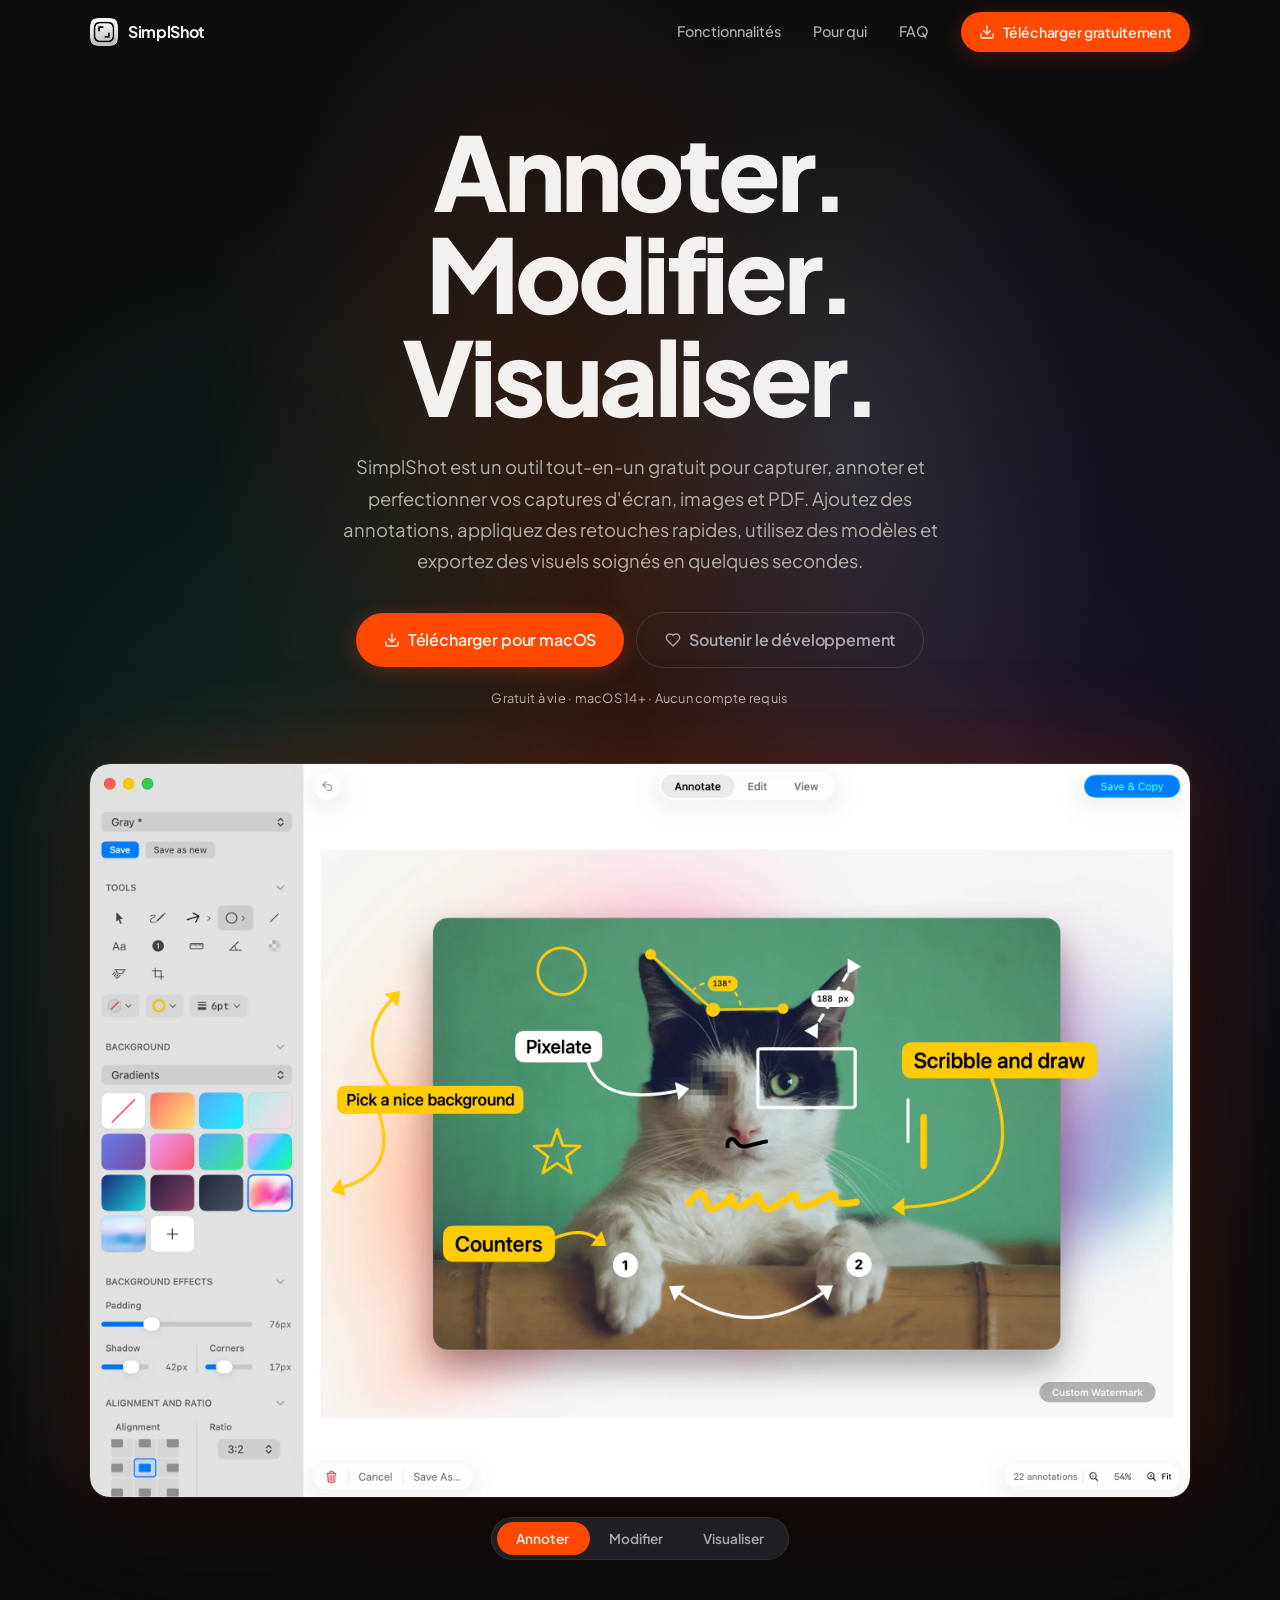
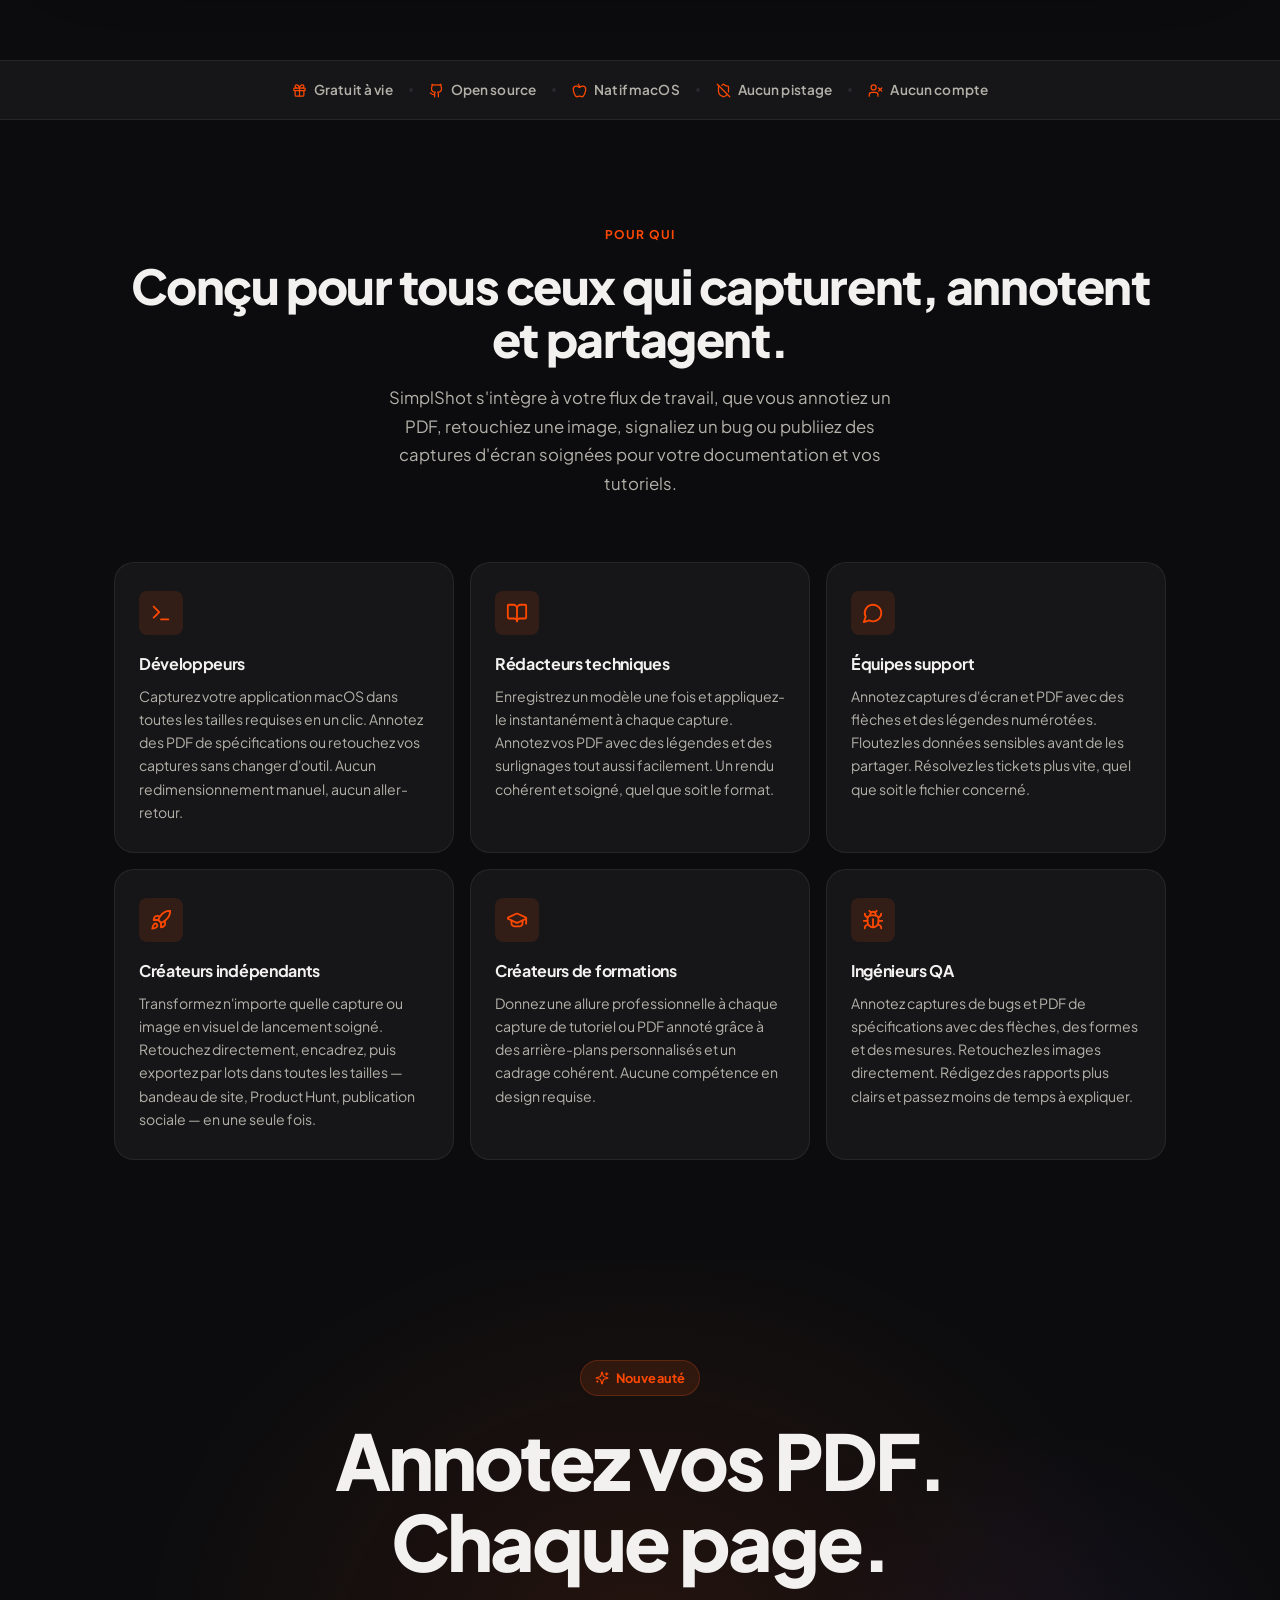
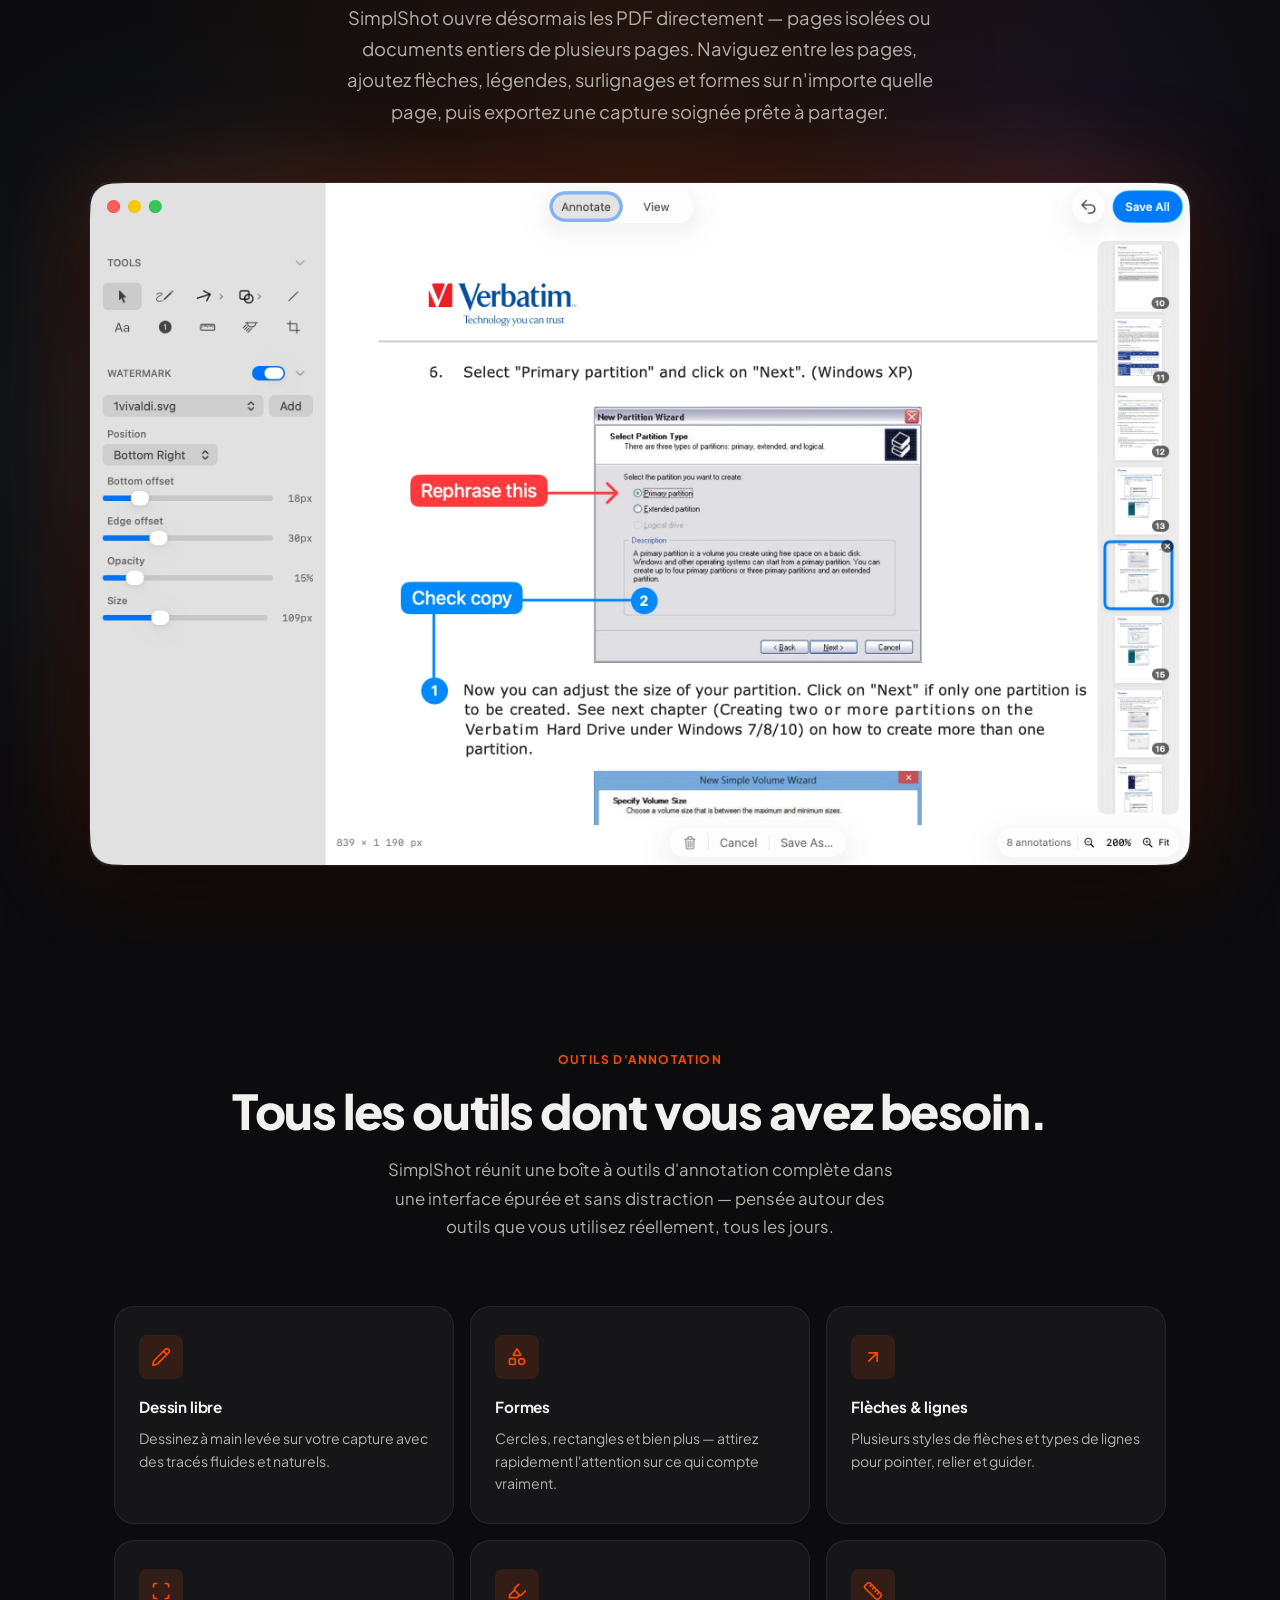
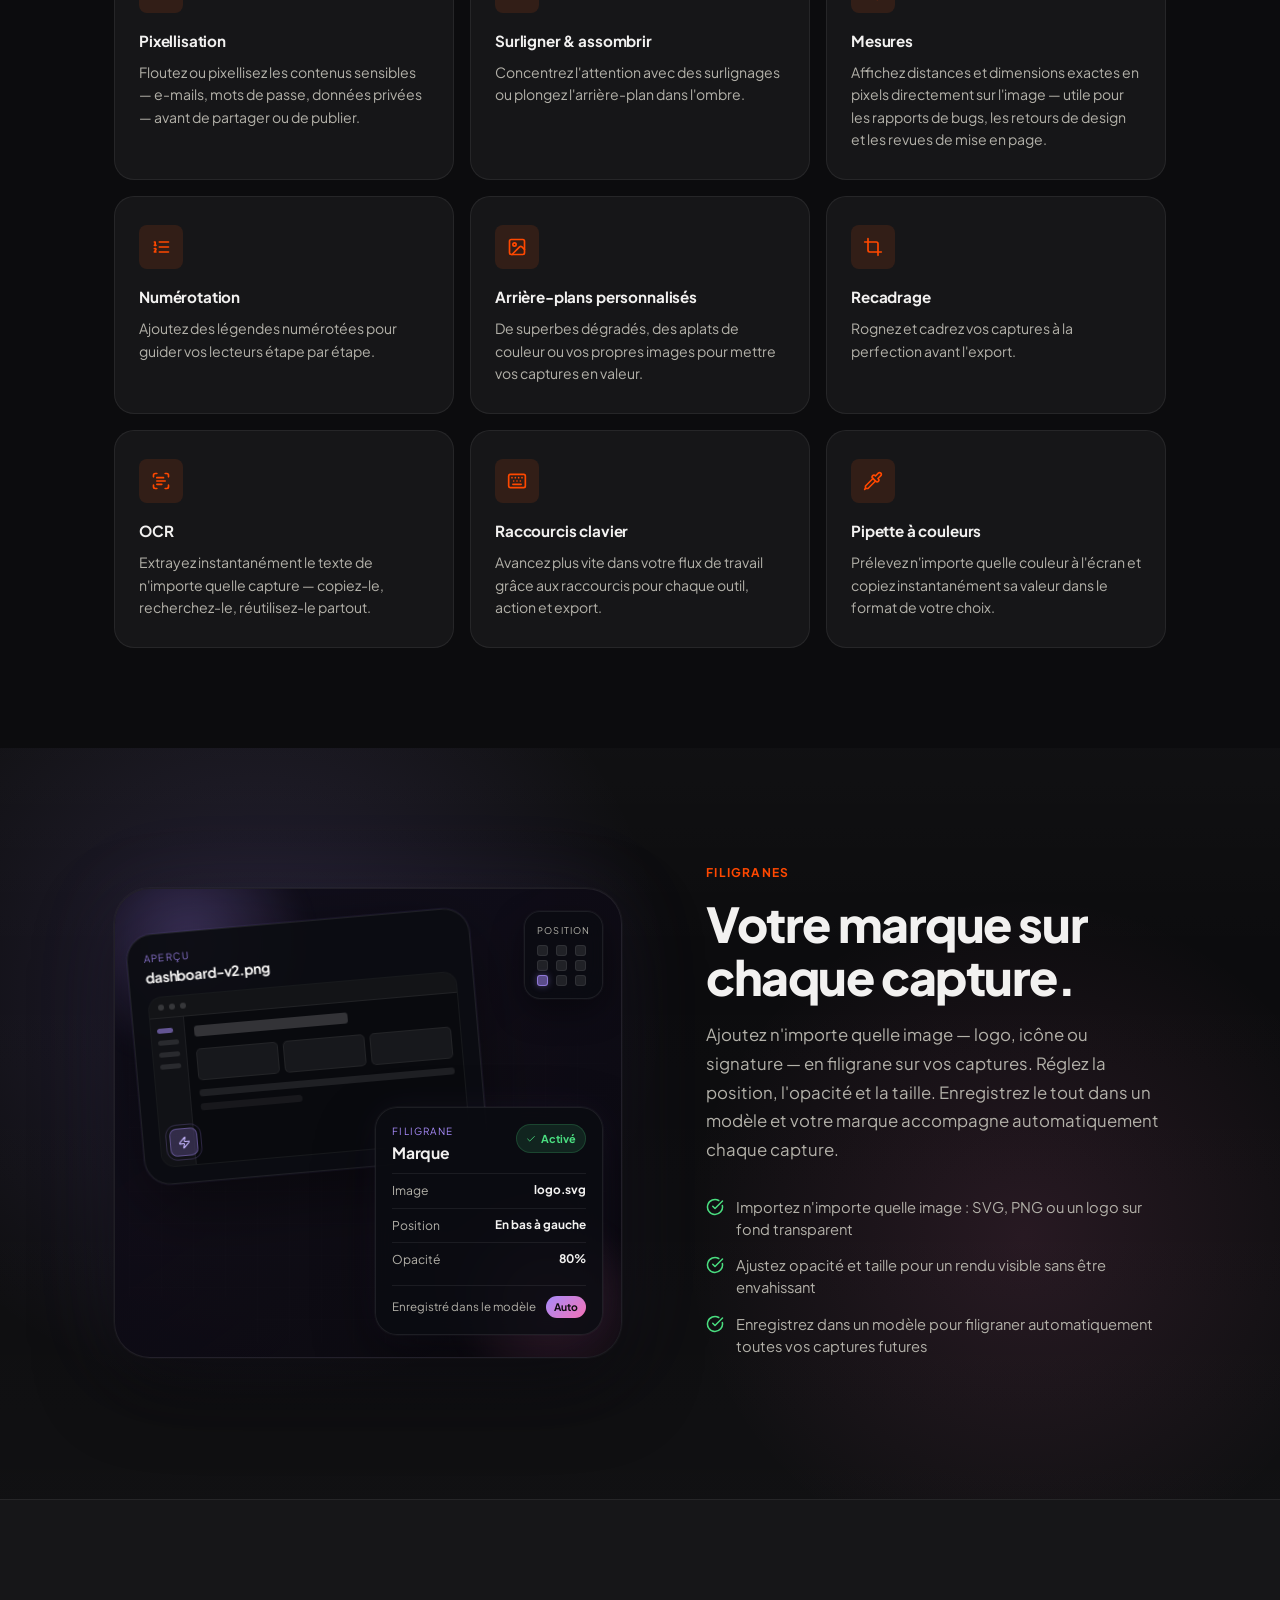
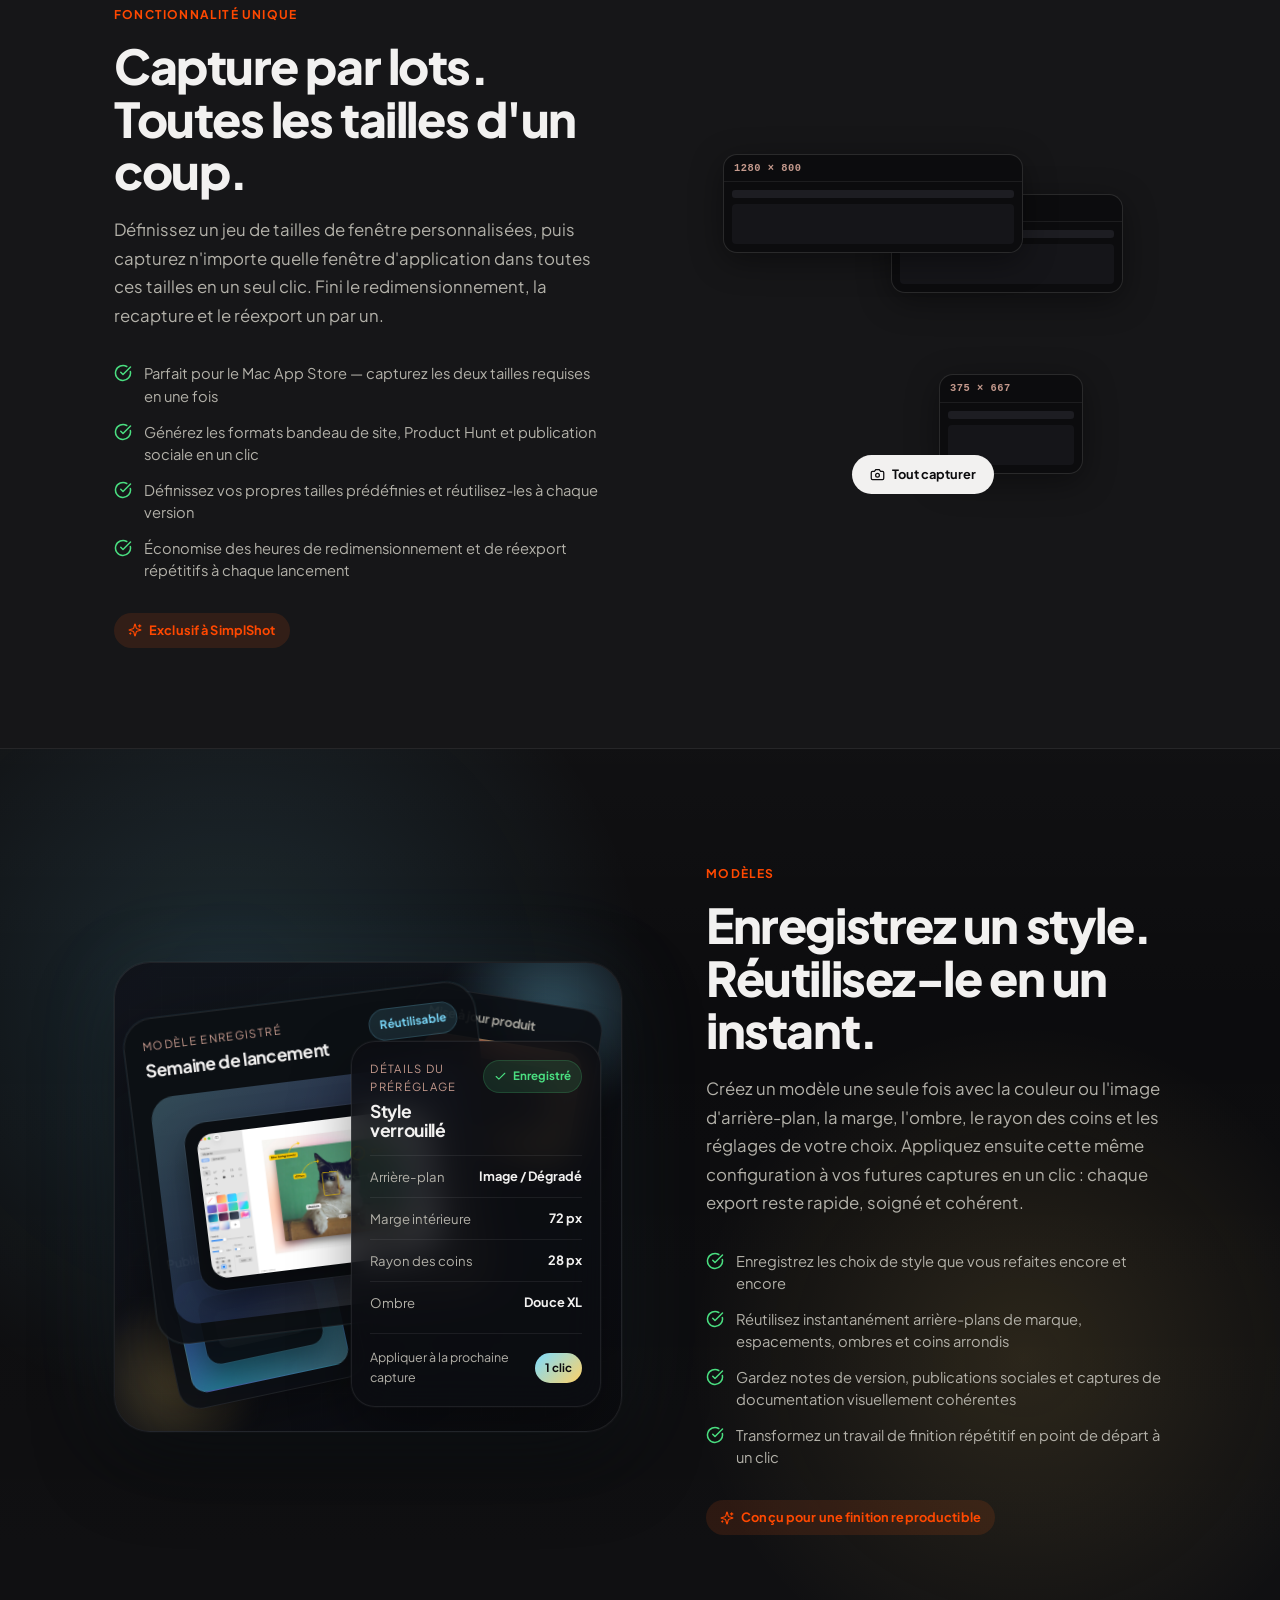
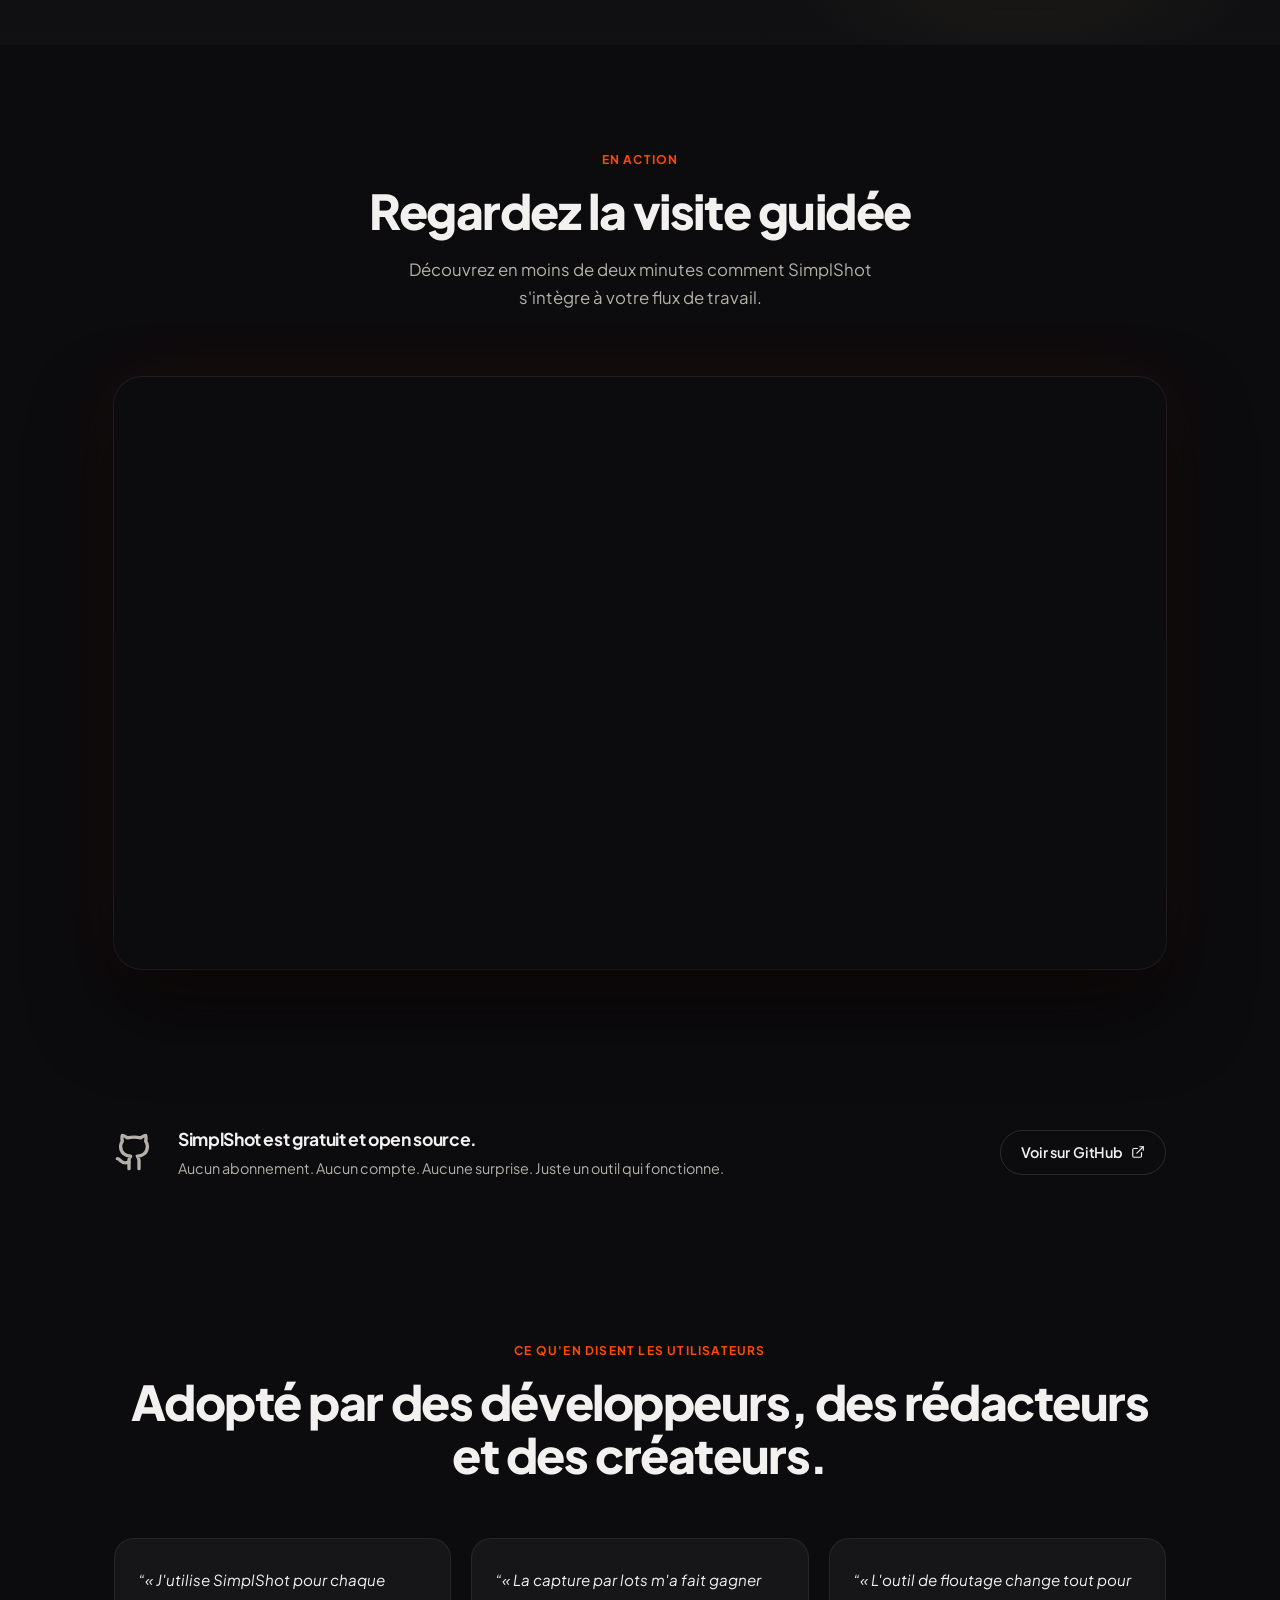
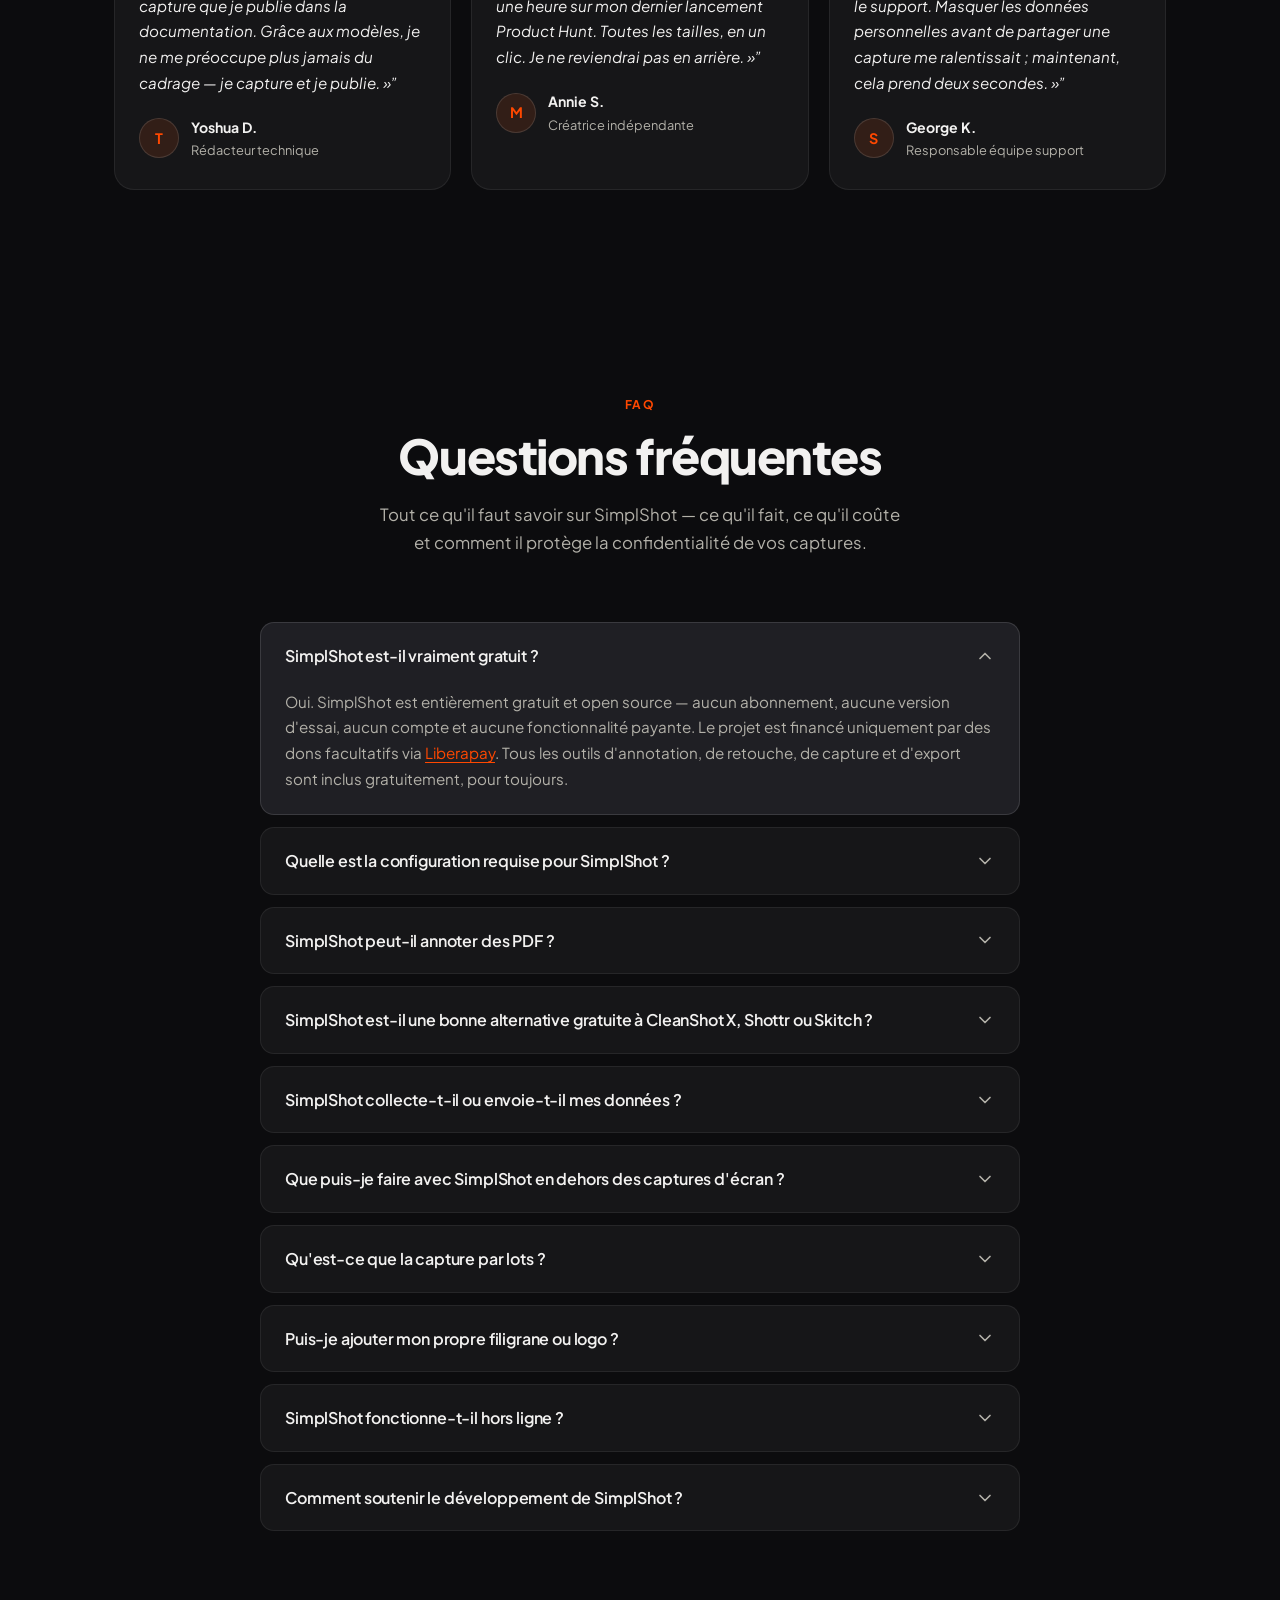
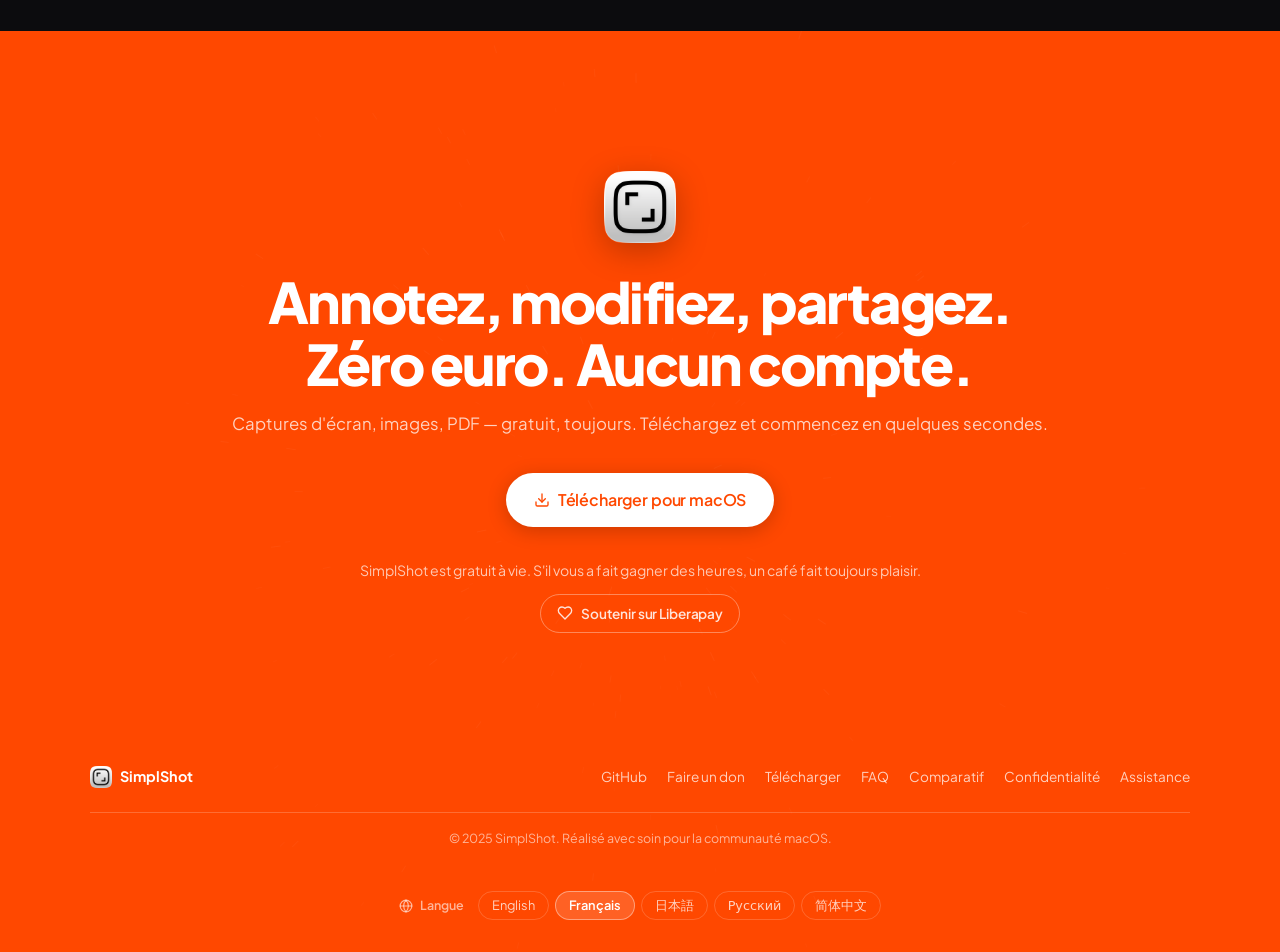
==== fr/index.html @ d2b45d46 "New languages added" ====
<!DOCTYPE html>
<!-- Generated by build-i18n.py from index.html — do not edit by hand.
     Edit the English source and run: python3 build-i18n.py -->
<!-- English source of record. After editing, regenerate the fr/ ja/ ru/ zh/
     copies:  python3 build-i18n.py   (it reports any untranslated strings). -->
<html lang="fr">
<head>
  <meta charset="UTF-8" />
  <meta name="viewport" content="width=device-width, initial-scale=1.0" />

  <!-- Language: remember the footer picker's choice, and send first-time
       visitors to their own language when we have one. Runs before paint so
       there is no flash of English. Add ?nolang to opt out. -->
  <script>
  (function () {
    var SS_PAGE_LANG = 'fr';
    var LOCALES = { en: 1, fr: 1, ja: 1, ru: 1, zh: 1 };
    var KEY = 'ss-lang';

    document.addEventListener('click', function (e) {
      var el = e.target;
      var a = el && el.closest ? el.closest('.lang-list a[data-lang]') : null;
      if (!a) return;
      try { localStorage.setItem(KEY, a.getAttribute('data-lang')); } catch (err) {}
    });

    if (SS_PAGE_LANG !== 'en') return;
    if (location.search.indexOf('nolang') !== -1) return;

    var stored = null;
    try { stored = localStorage.getItem(KEY); } catch (err) {}
    if (stored === 'en') return;

    var target = null;
    if (stored && LOCALES[stored]) {
      target = stored;
    } else if (!stored) {
      var tags = (navigator.languages && navigator.languages.length)
        ? navigator.languages
        : [navigator.language || ''];
      for (var i = 0; i < tags.length; i++) {
        var tag = String(tags[i] || '').toLowerCase();
        var primary = tag.split('-')[0];
        if (primary === 'en') return;
        if (primary === 'zh') {
          // We only ship Simplified; leave Traditional readers on English.
          if (tag.indexOf('hant') !== -1 || /-(tw|hk|mo)$/.test(tag)) continue;
          target = 'zh';
          break;
        }
        if (LOCALES[primary]) { target = primary; break; }
      }
    }
    if (!target || target === 'en') return;

    var rest = location.pathname.replace(/^\/+/, '');
    if (rest === 'index.html') rest = '';
    location.replace('/' + target + '/' + rest + location.search + location.hash);
  })();
  </script>

  <title>SimplShot — Éditeur de captures d'écran et d'annotation PDF gratuit pour macOS</title>
  <meta name="description" content="SimplShot est un éditeur de captures d&#x27;écran et un outil d&#x27;annotation PDF gratuit et open source pour macOS. Annotez, floutez, surlignez et perfectionnez captures, images et PDF en quelques secondes — avec capture par lots, modèles réutilisables, OCR, filigranes et aucun compte requis." />
  <link rel="canonical" href="https://simplshot.com/fr/" />
  <!-- HREFLANG -->
  <link rel="alternate" hreflang="en" href="https://simplshot.com/" />
  <link rel="alternate" hreflang="fr" href="https://simplshot.com/fr/" />
  <link rel="alternate" hreflang="ja" href="https://simplshot.com/ja/" />
  <link rel="alternate" hreflang="ru" href="https://simplshot.com/ru/" />
  <link rel="alternate" hreflang="zh-Hans" href="https://simplshot.com/zh/" />
  <link rel="alternate" hreflang="x-default" href="https://simplshot.com/" />
  <!-- /HREFLANG -->
  <meta name="robots" content="index, follow, max-image-preview:large, max-snippet:-1, max-video-preview:-1" />
  <meta name="author" content="Atle Mo" />
  <meta name="application-name" content="SimplShot" />
  <meta name="apple-mobile-web-app-title" content="SimplShot" />
  <meta name="theme-color" content="#FF4800" />

  <!-- Icons -->
  <link rel="icon" href="/assets/app_icon.png" type="image/png" />
  <link rel="apple-touch-icon" href="/assets/app_icon.png" />
  <link rel="manifest" href="/site.webmanifest" />

  <!-- Open Graph -->
  <meta property="og:type" content="website" />
  <meta property="og:site_name" content="SimplShot" />
  <meta property="og:title" content="SimplShot — Éditeur de captures d&#x27;écran et d&#x27;annotation PDF gratuit pour macOS" />
  <meta property="og:description" content="Application macOS gratuite et open source pour capturer, annoter et perfectionner captures d&#x27;écran, images et PDF. Capture par lots, modèles réutilisables, OCR, filigranes — aucun compte requis." />
  <meta property="og:url" content="https://simplshot.com/fr/" />
  <meta property="og:image" content="https://simplshot.com/assets/og-image.jpg" />
  <meta property="og:image:type" content="image/jpeg" />
  <meta property="og:image:width" content="1200" />
  <meta property="og:image:height" content="630" />
  <meta property="og:image:alt" content="SimplShot — outil gratuit de capture d&#x27;écran et d&#x27;annotation PDF pour macOS" />
  <meta property="og:locale" content="fr_FR" />

  <!-- Twitter / X -->
  <meta name="twitter:card" content="summary_large_image" />
  <meta name="twitter:title" content="SimplShot — Éditeur de captures d&#x27;écran et d&#x27;annotation PDF gratuit pour macOS" />
  <meta name="twitter:description" content="Application macOS gratuite et open source pour capturer, annoter et perfectionner captures d&#x27;écran, images et PDF. Capture par lots, modèles, OCR — aucun compte requis." />
  <meta name="twitter:image" content="https://simplshot.com/assets/og-image.jpg" />
  <meta name="twitter:image:alt" content="SimplShot — outil gratuit de capture d&#x27;écran et d&#x27;annotation PDF pour macOS" />
  <link rel="preconnect" href="https://fonts.googleapis.com" crossorigin />
  <link rel="preconnect" href="https://fonts.gstatic.com" crossorigin />
  <link href="https://fonts.googleapis.com/css2?family=Plus+Jakarta+Sans:wght@400;500;600;700;800&amp;display=swap" rel="stylesheet" />
  <!-- Google Analytics -->
  <script async src="https://www.googletagmanager.com/gtag/js?id=G-KRPH0QPEMD"></script>
  <script>
    window.dataLayer = window.dataLayer || [];
    function gtag(){dataLayer.push(arguments);}
    gtag('js', new Date());
    gtag('config', 'G-KRPH0QPEMD');
  </script>
  <link rel="stylesheet" href="/style.css" />
</head>
<body>
  <a href="#main-content" class="skip-link">Aller au contenu principal</a>

  <!-- NAV -->
  <nav class="nav" id="nav" aria-label="Principale">
    <div class="nav-inner">
      <a href="#hero" class="nav-logo" aria-label="Accueil SimplShot">
        <img src="/assets/app_icon.png" alt="Icône SimplShot" class="nav-icon" />
        <span>SimplShot</span>
      </a>
      <a href="#features" class="nav-link">Fonctionnalités</a>
      <a href="#use-cases" class="nav-link">Pour qui</a>
      <a href="#faq" class="nav-link">FAQ</a>
      <a href="https://github.com/atlemo/SimplShot-App/releases/download/1.5.9/SimplShot.dmg" class="btn btn-accent nav-cta" download data-download> <i data-lucide="download" class="btn-icon"></i>Télécharger gratuitement</a>
    </div>
  </nav>

  <main id="main-content">
  <!-- HERO -->
  <section class="hero" id="hero" aria-labelledby="hero-title">
    <div class="hero-bg-glow"></div>
    <div class="hero-bg-glow-noise" aria-hidden="true"></div>
    <div class="hero-content reveal-up">
      <h1 class="hero-headline" id="hero-title">Annoter.<br/>Modifier.<br/>Visualiser.</h1>
      <p class="hero-sub">SimplShot est un outil tout-en-un gratuit pour capturer, annoter et perfectionner vos captures d'écran, images et PDF. Ajoutez des annotations, appliquez des retouches rapides, utilisez des modèles et exportez des visuels soignés en quelques secondes.</p>
      <div class="hero-ctas">
        <a href="https://github.com/atlemo/SimplShot-App/releases/download/1.5.9/SimplShot.dmg" class="btn btn-accent btn-lg" download data-download> <i data-lucide="download" class="btn-icon"></i>Télécharger pour macOS</a>
        <a href="https://liberapay.com/atle/donate" class="btn btn-ghost btn-lg" target="_blank" rel="noopener noreferrer"> <i data-lucide="heart" class="btn-icon"></i>Soutenir le développement <span class="visually-hidden">(ouvre dans un nouvel onglet)</span> </a>
      </div>
      <p class="hero-meta">Gratuit à vie · macOS 14+ · Aucun compte requis</p>
    </div>

    <div class="hero-image-wrap reveal-up reveal-delay">
      <div class="hero-image-container" id="heroImageContainer" role="img" aria-label="Aperçu de SimplShot en mode annotation">
        <img src="/assets/annotate_dark.webp" alt="" class="hero-img active" id="imgAnnotate" width="1149" height="794" fetchpriority="high" decoding="async" aria-hidden="true" />
        <img src="/assets/edit_dark.webp"     alt="" class="hero-img" id="imgEdit" width="1149" height="794" decoding="async" hidden aria-hidden="true" />
        <img src="/assets/view_dark.webp"     alt="" class="hero-img" id="imgView" width="1149" height="794" decoding="async" hidden aria-hidden="true" />
        <div class="hero-image-glow"></div>
      </div>
      <p class="visually-hidden" id="heroPreviewStatus" aria-live="polite">Aperçu du mode annotation.</p>
      <div class="hero-toggle" role="group" aria-label="Mode d&#x27;aperçu de l&#x27;éditeur">
        <button class="toggle-btn active" id="btnAnnotate" data-target="annotate" type="button" aria-controls="heroImageContainer" aria-pressed="true" data-i18n-preview-label="Aperçu de SimplShot en mode annotation" data-i18n-preview-status="Aperçu du mode annotation.">Annoter</button>
        <button class="toggle-btn" id="btnEdit" data-target="edit" type="button" aria-controls="heroImageContainer" aria-pressed="false" data-i18n-preview-label="Aperçu de SimplShot en mode modification" data-i18n-preview-status="Aperçu du mode modification.">Modifier</button>
        <button class="toggle-btn" id="btnView" data-target="view" type="button" aria-controls="heroImageContainer" aria-pressed="false" data-i18n-preview-label="Aperçu de SimplShot en mode visualisation" data-i18n-preview-status="Aperçu du mode visualisation.">Visualiser</button>
        <div class="toggle-progress" id="toggleProgress"></div>
      </div>
    </div>
  </section>

  <!-- TRUST BAR -->
  <section class="trust-bar reveal-up" aria-label="Points forts de SimplShot">
    <div class="trust-bar-inner">
      <span class="trust-item"><i data-lucide="gift" class="trust-icon"></i>Gratuit à vie</span>
      <span class="trust-dot" aria-hidden="true"></span>
      <span class="trust-item"><i data-lucide="github" class="trust-icon"></i>Open source</span>
      <span class="trust-dot" aria-hidden="true"></span>
      <span class="trust-item"><i data-lucide="apple" class="trust-icon"></i>Natif macOS</span>
      <span class="trust-dot" aria-hidden="true"></span>
      <span class="trust-item"><i data-lucide="shield-off" class="trust-icon"></i>Aucun pistage</span>
      <span class="trust-dot" aria-hidden="true"></span>
      <span class="trust-item"><i data-lucide="user-x" class="trust-icon"></i>Aucun compte</span>
    </div>
  </section>

  <!-- WHO IT'S FOR -->
  <section class="use-cases" id="use-cases">
    <div class="section-inner">
      <div class="section-header reveal-up">
        <span class="section-label">Pour qui</span>
        <h2 class="section-title">Conçu pour tous ceux qui capturent, annotent et partagent.</h2>
        <p class="section-sub">SimplShot s'intègre à votre flux de travail, que vous annotiez un PDF, retouchiez une image, signaliez un bug ou publiiez des captures d'écran soignées pour votre documentation et vos tutoriels.</p>
      </div>

      <div class="use-cases-grid">

        <div class="use-case-card reveal-up" style="--delay: 0ms">
          <div class="use-case-icon-wrap">
            <i data-lucide="terminal" class="use-case-icon"></i>
          </div>
          <h3>Développeurs</h3>
          <p>Capturez votre application macOS dans toutes les tailles requises en un clic. Annotez des PDF de spécifications ou retouchez vos captures sans changer d'outil. Aucun redimensionnement manuel, aucun aller-retour.</p>
        </div>

        <div class="use-case-card reveal-up" style="--delay: 60ms">
          <div class="use-case-icon-wrap">
            <i data-lucide="book-open" class="use-case-icon"></i>
          </div>
          <h3>Rédacteurs techniques</h3>
          <p>Enregistrez un modèle une fois et appliquez-le instantanément à chaque capture. Annotez vos PDF avec des légendes et des surlignages tout aussi facilement. Un rendu cohérent et soigné, quel que soit le format.</p>
        </div>

        <div class="use-case-card reveal-up" style="--delay: 120ms">
          <div class="use-case-icon-wrap">
            <i data-lucide="message-circle" class="use-case-icon"></i>
          </div>
          <h3>Équipes support</h3>
          <p>Annotez captures d'écran et PDF avec des flèches et des légendes numérotées. Floutez les données sensibles avant de les partager. Résolvez les tickets plus vite, quel que soit le fichier concerné.</p>
        </div>

        <div class="use-case-card reveal-up" style="--delay: 180ms">
          <div class="use-case-icon-wrap">
            <i data-lucide="rocket" class="use-case-icon"></i>
          </div>
          <h3>Créateurs indépendants</h3>
          <p>Transformez n'importe quelle capture ou image en visuel de lancement soigné. Retouchez directement, encadrez, puis exportez par lots dans toutes les tailles — bandeau de site, Product Hunt, publication sociale — en une seule fois.</p>
        </div>

        <div class="use-case-card reveal-up" style="--delay: 240ms">
          <div class="use-case-icon-wrap">
            <i data-lucide="graduation-cap" class="use-case-icon"></i>
          </div>
          <h3>Créateurs de formations</h3>
          <p>Donnez une allure professionnelle à chaque capture de tutoriel ou PDF annoté grâce à des arrière-plans personnalisés et un cadrage cohérent. Aucune compétence en design requise.</p>
        </div>

        <div class="use-case-card reveal-up" style="--delay: 300ms">
          <div class="use-case-icon-wrap">
            <i data-lucide="bug" class="use-case-icon"></i>
          </div>
          <h3>Ingénieurs QA</h3>
          <p>Annotez captures de bugs et PDF de spécifications avec des flèches, des formes et des mesures. Retouchez les images directement. Rédigez des rapports plus clairs et passez moins de temps à expliquer.</p>
        </div>

      </div>
    </div>
  </section>

  <!-- PDF ANNOTATIONS SPOTLIGHT -->
  <section class="pdf-feature" id="pdf-annotations">
    <div class="pdf-feature-bg-glow" aria-hidden="true"></div>
    <div class="pdf-feature-content reveal-up">
      <span class="pdf-feature-new-badge"> <i data-lucide="sparkles" class="badge-icon"></i>Nouveauté</span>
      <h2 class="pdf-feature-headline">Annotez vos PDF.<br/>Chaque page.</h2>
      <p class="pdf-feature-sub">SimplShot ouvre désormais les PDF directement — pages isolées ou documents entiers de plusieurs pages. Naviguez entre les pages, ajoutez flèches, légendes, surlignages et formes sur n'importe quelle page, puis exportez une capture soignée prête à partager.</p>
    </div>
    <div class="pdf-feature-image-wrap reveal-up reveal-delay">
      <div class="pdf-feature-image-container">
        <img src="/assets/pdf_annotations.webp" alt="Vue d&#x27;annotation PDF de SimplShot montrant un PDF de plusieurs pages avec légendes et surlignages appliqués" class="pdf-feature-img" width="2428" height="1506" loading="lazy" decoding="async" />
        <div class="pdf-feature-image-glow"></div>
      </div>
    </div>
  </section>

  <!-- FEATURES -->
  <section class="features" id="features">
    <div class="section-inner">
      <div class="section-header reveal-up">
        <span class="section-label">Outils d'annotation</span>
        <h2 class="section-title">Tous les outils dont vous avez besoin.</h2>
        <p class="section-sub">SimplShot réunit une boîte à outils d'annotation complète dans une interface épurée et sans distraction — pensée autour des outils que vous utilisez réellement, tous les jours.</p>
      </div>

      <div class="features-grid">

        <div class="feature-card reveal-up" style="--delay: 0ms">
          <div class="feature-icon-wrap">
            <i data-lucide="pencil" class="feature-icon"></i>
          </div>
          <h3>Dessin libre</h3>
          <p>Dessinez à main levée sur votre capture avec des tracés fluides et naturels.</p>
        </div>

        <div class="feature-card reveal-up" style="--delay: 60ms">
          <div class="feature-icon-wrap">
            <i data-lucide="shapes" class="feature-icon"></i>
          </div>
          <h3>Formes</h3>
          <p>Cercles, rectangles et bien plus — attirez rapidement l'attention sur ce qui compte vraiment.</p>
        </div>

        <div class="feature-card reveal-up" style="--delay: 120ms">
          <div class="feature-icon-wrap">
            <i data-lucide="arrow-up-right" class="feature-icon"></i>
          </div>
          <h3>Flèches &amp; lignes</h3>
          <p>Plusieurs styles de flèches et types de lignes pour pointer, relier et guider.</p>
        </div>

        <div class="feature-card reveal-up" style="--delay: 180ms">
          <div class="feature-icon-wrap">
            <i data-lucide="scan" class="feature-icon"></i>
          </div>
          <h3>Pixellisation</h3>
          <p>Floutez ou pixellisez les contenus sensibles — e-mails, mots de passe, données privées — avant de partager ou de publier.</p>
        </div>

        <div class="feature-card reveal-up" style="--delay: 240ms">
          <div class="feature-icon-wrap">
            <i data-lucide="highlighter" class="feature-icon"></i>
          </div>
          <h3>Surligner &amp; assombrir</h3>
          <p>Concentrez l'attention avec des surlignages ou plongez l'arrière-plan dans l'ombre.</p>
        </div>

        <div class="feature-card reveal-up" style="--delay: 300ms">
          <div class="feature-icon-wrap">
            <i data-lucide="ruler" class="feature-icon"></i>
          </div>
          <h3>Mesures</h3>
          <p>Affichez distances et dimensions exactes en pixels directement sur l'image — utile pour les rapports de bugs, les retours de design et les revues de mise en page.</p>
        </div>

        <div class="feature-card reveal-up" style="--delay: 360ms">
          <div class="feature-icon-wrap">
            <i data-lucide="list-ordered" class="feature-icon"></i>
          </div>
          <h3>Numérotation</h3>
          <p>Ajoutez des légendes numérotées pour guider vos lecteurs étape par étape.</p>
        </div>

        <div class="feature-card reveal-up" style="--delay: 420ms">
          <div class="feature-icon-wrap">
            <i data-lucide="image" class="feature-icon"></i>
          </div>
          <h3>Arrière-plans personnalisés</h3>
          <p>De superbes dégradés, des aplats de couleur ou vos propres images pour mettre vos captures en valeur.</p>
        </div>

        <div class="feature-card reveal-up" style="--delay: 480ms">
          <div class="feature-icon-wrap">
            <i data-lucide="crop" class="feature-icon"></i>
          </div>
          <h3>Recadrage</h3>
          <p>Rognez et cadrez vos captures à la perfection avant l'export.</p>
        </div>

        <div class="feature-card reveal-up" style="--delay: 540ms">
          <div class="feature-icon-wrap">
            <i data-lucide="scan-text" class="feature-icon"></i>
          </div>
          <h3>OCR</h3>
          <p>Extrayez instantanément le texte de n'importe quelle capture — copiez-le, recherchez-le, réutilisez-le partout.</p>
        </div>

        <div class="feature-card reveal-up" style="--delay: 600ms">
          <div class="feature-icon-wrap">
            <i data-lucide="keyboard" class="feature-icon"></i>
          </div>
          <h3>Raccourcis clavier</h3>
          <p>Avancez plus vite dans votre flux de travail grâce aux raccourcis pour chaque outil, action et export.</p>
        </div>

        <div class="feature-card reveal-up" style="--delay: 660ms">
          <div class="feature-icon-wrap">
            <i data-lucide="pipette" class="feature-icon"></i>
          </div>
          <h3>Pipette à couleurs</h3>
          <p>Prélevez n'importe quelle couleur à l'écran et copiez instantanément sa valeur dans le format de votre choix.</p>
        </div>

      </div>
    </div>
  </section>

  <!-- WATERMARKS SPOTLIGHT -->
  <section class="watermarks" id="watermarks">
    <div class="section-inner watermarks-inner">

      <div class="watermarks-visual reveal-left" aria-hidden="true">
        <div class="watermarks-showcase">
          <div class="watermarks-glow watermarks-glow--violet"></div>
          <div class="watermarks-glow watermarks-glow--pink"></div>

          <!-- Main screenshot card with watermark applied -->
          <div class="wm-card">
            <div class="wm-card-header">
              <p class="wm-card-eyebrow">Aperçu</p>
              <h3>dashboard-v2.png</h3>
            </div>
            <div class="wm-canvas">
              <div class="wm-screenshot">
                <div class="wm-chrome">
                  <span class="wm-dot"></span>
                  <span class="wm-dot"></span>
                  <span class="wm-dot"></span>
                </div>
                <div class="wm-body">
                  <div class="wm-sidebar">
                    <div class="wm-nav-item wm-nav-item--active"></div>
                    <div class="wm-nav-item"></div>
                    <div class="wm-nav-item"></div>
                    <div class="wm-nav-item"></div>
                  </div>
                  <div class="wm-content">
                    <div class="wm-content-block wm-content-block--title"></div>
                    <div class="wm-content-row">
                      <div class="wm-content-card"></div>
                      <div class="wm-content-card"></div>
                      <div class="wm-content-card"></div>
                    </div>
                    <div class="wm-content-block"></div>
                    <div class="wm-content-block wm-content-block--short"></div>
                  </div>
                </div>
                <div class="wm-stamp">
                  <div class="wm-stamp-ring"></div>
                  <i data-lucide="zap" class="wm-stamp-icon"></i>
                </div>
              </div>
            </div>
          </div>

          <!-- Floating watermark settings panel -->
          <div class="wm-panel">
            <div class="wm-panel-top">
              <div>
                <p class="wm-panel-eyebrow">Filigrane</p>
                <h3>Marque</h3>
              </div>
              <span class="wm-panel-chip"> <i data-lucide="check" class="wm-chip-icon"></i>Activé</span>
            </div>
            <div class="wm-panel-setting">
              <span>Image</span>
              <strong>logo.svg</strong>
            </div>
            <div class="wm-panel-setting">
              <span>Position</span>
              <strong>En bas à gauche</strong>
            </div>
            <div class="wm-panel-setting">
              <span>Opacité</span>
              <strong>80%</strong>
            </div>
            <div class="wm-panel-footer">
              <span>Enregistré dans le modèle</span>
              <span class="wm-save-chip">Auto</span>
            </div>
          </div>

          <!-- Position picker -->
          <div class="wm-position-picker">
            <p class="wm-picker-label">Position</p>
            <div class="wm-position-grid">
              <div class="wm-pos-dot"></div>
              <div class="wm-pos-dot"></div>
              <div class="wm-pos-dot"></div>
              <div class="wm-pos-dot"></div>
              <div class="wm-pos-dot"></div>
              <div class="wm-pos-dot"></div>
              <div class="wm-pos-dot wm-pos-dot--active"></div>
              <div class="wm-pos-dot"></div>
              <div class="wm-pos-dot"></div>
            </div>
          </div>

        </div>
      </div>

      <div class="watermarks-copy reveal-right">
        <span class="section-label">Filigranes</span>
        <h2 class="section-title">Votre marque sur<br/>chaque capture.</h2>
        <p class="section-sub">Ajoutez n'importe quelle image — logo, icône ou signature — en filigrane sur vos captures. Réglez la position, l'opacité et la taille. Enregistrez le tout dans un modèle et votre marque accompagne automatiquement chaque capture.</p>
        <ul class="batch-list watermarks-list">
          <li>
            <i data-lucide="check-circle" class="check-icon"></i>
            <span>Importez n'importe quelle image : SVG, PNG ou un logo sur fond transparent</span>
          </li>
          <li>
            <i data-lucide="check-circle" class="check-icon"></i>
            <span>Ajustez opacité et taille pour un rendu visible sans être envahissant</span>
          </li>
          <li>
            <i data-lucide="check-circle" class="check-icon"></i>
            <span>Enregistrez dans un modèle pour filigraner automatiquement toutes vos captures futures</span>
          </li>
        </ul>
      </div>

    </div>
  </section>

  <!-- BATCH CAPTURE SPOTLIGHT -->
  <section class="batch" id="batch">
    <div class="section-inner batch-inner">

      <div class="batch-copy reveal-left">
        <span class="section-label">Fonctionnalité unique</span>
        <h2 class="section-title">Capture par lots.<br/>Toutes les tailles d'un coup.</h2>
        <p class="section-sub">Définissez un jeu de tailles de fenêtre personnalisées, puis capturez n'importe quelle fenêtre d'application dans toutes ces tailles en un seul clic. Fini le redimensionnement, la recapture et le réexport un par un.</p>
        <ul class="batch-list">
          <li>
            <i data-lucide="check-circle" class="check-icon"></i>
            <span>Parfait pour le Mac App Store — capturez les deux tailles requises en une fois</span>
          </li>
          <li>
            <i data-lucide="check-circle" class="check-icon"></i>
            <span>Générez les formats bandeau de site, Product Hunt et publication sociale en un clic</span>
          </li>
          <li>
            <i data-lucide="check-circle" class="check-icon"></i>
            <span>Définissez vos propres tailles prédéfinies et réutilisez-les à chaque version</span>
          </li>
          <li>
            <i data-lucide="check-circle" class="check-icon"></i>
            <span>Économise des heures de redimensionnement et de réexport répétitifs à chaque lancement</span>
          </li>
        </ul>
        <span class="unique-badge"> <i data-lucide="sparkles" class="badge-icon"></i>Exclusif à SimplShot</span>
      </div>

      <div class="batch-visual reveal-right" aria-hidden="true">
        <div class="batch-illustration">
          <div class="batch-frame batch-frame--lg">
            <div class="batch-frame-label">1280 × 800</div>
            <div class="batch-frame-content">
              <div class="batch-mock-toolbar"></div>
              <div class="batch-mock-body"></div>
            </div>
          </div>
          <div class="batch-frame batch-frame--md">
            <div class="batch-frame-label">800 × 600</div>
            <div class="batch-frame-content">
              <div class="batch-mock-toolbar"></div>
              <div class="batch-mock-body"></div>
            </div>
          </div>
          <div class="batch-frame batch-frame--sm">
            <div class="batch-frame-label">375 × 667</div>
            <div class="batch-frame-content">
              <div class="batch-mock-toolbar"></div>
              <div class="batch-mock-body"></div>
            </div>
          </div>
          <div class="batch-capture-btn"> <i data-lucide="camera" class="capture-icon"></i>Tout capturer</div>
        </div>
      </div>

    </div>
  </section>

  <!-- TEMPLATES SPOTLIGHT -->
  <section class="templates" id="templates">
    <div class="section-inner templates-inner">

      <div class="templates-visual reveal-left" aria-hidden="true">
        <div class="templates-showcase">
          <div class="templates-glow templates-glow--one"></div>
          <div class="templates-glow templates-glow--two"></div>

          <div class="template-card">
            <div class="template-card-header">
              <div>
                <p class="template-card-label">Modèle enregistré</p>
                <h3>Semaine de lancement</h3>
              </div>
              <span class="template-card-chip">Réutilisable</span>
            </div>

            <div class="template-canvas">
              <div class="template-shot-frame">
                <img src="/assets/promo-shot-1a.png" alt="Capture d&#x27;écran SimplShot stylisée avec un modèle enregistré" class="template-shot" width="2424" height="1506" loading="lazy" decoding="async" />
              </div>
            </div>
          </div>

          <div class="template-mini-card template-mini-card--warm">
            <span class="template-mini-title">Mise à jour produit</span>
            <div class="template-mini-preview template-mini-preview--warm"></div>
          </div>

          <div class="template-mini-card template-mini-card--cool">
            <span class="template-mini-title">Publication sociale</span>
            <div class="template-mini-preview template-mini-preview--cool"></div>
          </div>

          <div class="template-inspector">
            <div class="template-inspector-top">
              <div>
                <p class="template-inspector-label">Détails du préréglage</p>
                <h3>Style verrouillé</h3>
              </div>
              <span class="template-inspector-state"> <i data-lucide="check" class="template-state-icon"></i>Enregistré</span>
            </div>

            <div class="template-setting">
              <span>Arrière-plan</span>
              <strong>Image / Dégradé</strong>
            </div>
            <div class="template-setting">
              <span>Marge intérieure</span>
              <strong>72 px</strong>
            </div>
            <div class="template-setting">
              <span>Rayon des coins</span>
              <strong>28 px</strong>
            </div>
            <div class="template-setting">
              <span>Ombre</span>
              <strong>Douce XL</strong>
            </div>

            <div class="template-inspector-footer">
              <span>Appliquer à la prochaine capture</span>
              <span class="template-apply-chip">1 clic</span>
            </div>
          </div>
        </div>
      </div>

      <div class="templates-copy reveal-right">
        <span class="section-label">Modèles</span>
        <h2 class="section-title">Enregistrez un style.<br/>Réutilisez-le en un instant.</h2>
        <p class="section-sub">Créez un modèle une seule fois avec la couleur ou l'image d'arrière-plan, la marge, l'ombre, le rayon des coins et les réglages de votre choix. Appliquez ensuite cette même configuration à vos futures captures en un clic : chaque export reste rapide, soigné et cohérent.</p>
        <ul class="batch-list templates-list">
          <li>
            <i data-lucide="check-circle" class="check-icon"></i>
            <span>Enregistrez les choix de style que vous refaites encore et encore</span>
          </li>
          <li>
            <i data-lucide="check-circle" class="check-icon"></i>
            <span>Réutilisez instantanément arrière-plans de marque, espacements, ombres et coins arrondis</span>
          </li>
          <li>
            <i data-lucide="check-circle" class="check-icon"></i>
            <span>Gardez notes de version, publications sociales et captures de documentation visuellement cohérentes</span>
          </li>
          <li>
            <i data-lucide="check-circle" class="check-icon"></i>
            <span>Transformez un travail de finition répétitif en point de départ à un clic</span>
          </li>
        </ul>
        <span class="template-badge"> <i data-lucide="sparkles" class="badge-icon"></i>Conçu pour une finition reproductible</span>
      </div>

    </div>
  </section>

  <!-- VIDEO -->
  <section class="video-section reveal-up">
    <div class="section-inner">
      <div class="section-header">
        <span class="section-label">En action</span>
        <h2 class="section-title">Regardez la visite guidée</h2>
        <p class="section-sub">Découvrez en moins de deux minutes comment SimplShot s'intègre à votre flux de travail.</p>
      </div>
      <div class="video-wrap">
        <iframe
          src="https://www.youtube.com/embed/c-ONA-4CgQo"
          title="Présentation des fonctionnalités de SimplShot"
          frameborder="0"
          allow="accelerometer; autoplay; clipboard-write; encrypted-media; gyroscope; picture-in-picture"
          loading="lazy"
          allowfullscreen>
        </iframe>
      </div>
    </div>
  </section>

  <!-- OPEN SOURCE STRIP -->
  <section class="oss-strip reveal-up">
    <div class="section-inner oss-inner">
      <i data-lucide="github" class="oss-icon"></i>
      <div class="oss-text">
        <h3>SimplShot est gratuit et open source.</h3>
        <p>Aucun abonnement. Aucun compte. Aucune surprise. Juste un outil qui fonctionne.</p>
      </div>
      <a href="https://github.com/search?q=SimplShot" class="btn btn-outline" target="_blank" rel="noopener noreferrer">Voir sur GitHub <i data-lucide="external-link" class="btn-icon-right"></i> <span class="visually-hidden">(ouvre dans un nouvel onglet)</span> </a>
    </div>
  </section>

  <!-- TESTIMONIALS -->
  <section class="testimonials reveal-up" id="testimonials">
    <div class="section-inner">
      <div class="section-header">
        <span class="section-label">Ce qu'en disent les utilisateurs</span>
        <h2 class="section-title">Adopté par des développeurs, des rédacteurs et des créateurs.</h2>
      </div>
      <div class="testimonials-grid">
        <figure class="testimonial-card">
          <blockquote>
            <p>« J'utilise SimplShot pour chaque capture que je publie dans la documentation. Grâce aux modèles, je ne me préoccupe plus jamais du cadrage — je capture et je publie. »</p>
          </blockquote>
          <figcaption>
            <div class="testimonial-avatar" aria-hidden="true">T</div>
            <div>
              <strong>Yoshua D.</strong>
              <span>Rédacteur technique</span>
            </div>
          </figcaption>
        </figure>
        <figure class="testimonial-card">
          <blockquote>
            <p>« La capture par lots m'a fait gagner une heure sur mon dernier lancement Product Hunt. Toutes les tailles, en un clic. Je ne reviendrai pas en arrière. »</p>
          </blockquote>
          <figcaption>
            <div class="testimonial-avatar" aria-hidden="true">M</div>
            <div>
              <strong>Annie S.</strong>
              <span>Créatrice indépendante</span>
            </div>
          </figcaption>
        </figure>
        <figure class="testimonial-card">
          <blockquote>
            <p>« L'outil de floutage change tout pour le support. Masquer les données personnelles avant de partager une capture me ralentissait ; maintenant, cela prend deux secondes. »</p>
          </blockquote>
          <figcaption>
            <div class="testimonial-avatar" aria-hidden="true">S</div>
            <div>
              <strong>George K.</strong>
              <span>Responsable équipe support</span>
            </div>
          </figcaption>
        </figure>
      </div>
    </div>
  </section>

  <!-- FAQ -->
  <section class="faq" id="faq" aria-labelledby="faq-title">
    <div class="section-inner">
      <div class="section-header reveal-up">
        <span class="section-label">FAQ</span>
        <h2 class="section-title" id="faq-title">Questions fréquentes</h2>
        <p class="section-sub">Tout ce qu'il faut savoir sur SimplShot — ce qu'il fait, ce qu'il coûte et comment il protège la confidentialité de vos captures.</p>
      </div>
      <div class="faq-list reveal-up">

        <details class="faq-item" open>
          <summary class="faq-summary">SimplShot est-il vraiment gratuit ?<i data-lucide="chevron-down" class="faq-chevron"></i></summary>
          <div class="faq-answer"><p>Oui. SimplShot est entièrement gratuit et open source — aucun abonnement, aucune version d'essai, aucun compte et aucune fonctionnalité payante. Le projet est financé uniquement par des dons facultatifs via <a href="https://liberapay.com/atle/donate" target="_blank" rel="noopener noreferrer">Liberapay</a>. Tous les outils d'annotation, de retouche, de capture et d'export sont inclus gratuitement, pour toujours.</p></div>
        </details>

        <details class="faq-item">
          <summary class="faq-summary">Quelle est la configuration requise pour SimplShot ?<i data-lucide="chevron-down" class="faq-chevron"></i></summary>
          <div class="faq-answer"><p>SimplShot fonctionne sous macOS 14 (Sonoma) ou version ultérieure. C'est une application Mac native : téléchargez le DMG, glissez-le dans votre dossier Applications et accordez l'autorisation d'enregistrement de l'écran lors de la première capture. Aucun compte ni connexion n'est nécessaire.</p></div>
        </details>

        <details class="faq-item">
          <summary class="faq-summary">SimplShot peut-il annoter des PDF ?<i data-lucide="chevron-down" class="faq-chevron"></i></summary>
          <div class="faq-answer"><p>Oui. SimplShot ouvre les PDF directement — pages isolées ou documents entiers de plusieurs pages. Vous pouvez naviguer entre les pages et ajouter flèches, légendes numérotées, surlignages, formes et texte sur n'importe quelle page, puis exporter une image soignée prête à partager.</p></div>
        </details>

        <details class="faq-item">
          <summary class="faq-summary">SimplShot est-il une bonne alternative gratuite à CleanShot X, Shottr ou Skitch ?<i data-lucide="chevron-down" class="faq-chevron"></i></summary>
          <div class="faq-answer"><p>SimplShot est une alternative gratuite et open source aux outils de capture Mac comme CleanShot X, Shottr et Skitch. Il réunit annotation, retouche d'image, balisage de PDF, OCR, filigranes, modèles réutilisables et capture par lots en un clic dans une seule application — sans abonnement ni compte.</p></div>
        </details>

        <details class="faq-item">
          <summary class="faq-summary">SimplShot collecte-t-il ou envoie-t-il mes données ?<i data-lucide="chevron-down" class="faq-chevron"></i></summary>
          <div class="faq-answer"><p>Non. SimplShot est local par défaut et conçu pour préserver votre vie privée. Toutes les captures, annotations et retouches se font sur votre Mac. L'application ne crée pas de compte, n'envoie pas vos captures et ne vous piste pas. Consultez la <a href="/privacy.html">politique de confidentialité</a> pour en savoir plus.</p></div>
        </details>

        <details class="faq-item">
          <summary class="faq-summary">Que puis-je faire avec SimplShot en dehors des captures d'écran ?<i data-lucide="chevron-down" class="faq-chevron"></i></summary>
          <div class="faq-answer"><p>Au-delà de la capture d'écran, SimplShot retouche vos images et PDF existants, extrait le texte de n'importe quelle image par OCR, floute ou pixellise les données sensibles, ajoute votre logo en filigrane, applique des modèles de style réutilisables et exporte par lots une fenêtre dans plusieurs tailles en un clic.</p></div>
        </details>

        <details class="faq-item">
          <summary class="faq-summary">Qu'est-ce que la capture par lots ?<i data-lucide="chevron-down" class="faq-chevron"></i></summary>
          <div class="faq-answer"><p>La capture par lots vous permet de définir une fois un jeu de tailles de fenêtre, puis de capturer n'importe quelle fenêtre d'application dans toutes ces tailles en un seul clic. Idéal pour les captures du Mac App Store, les visuels Product Hunt, les bandeaux de site et les publications sociales — sans redimensionnement ni réexport manuel.</p></div>
        </details>

        <details class="faq-item">
          <summary class="faq-summary">Puis-je ajouter mon propre filigrane ou logo ?<i data-lucide="chevron-down" class="faq-chevron"></i></summary>
          <div class="faq-answer"><p>Oui. Vous pouvez importer n'importe quelle image — SVG, PNG ou logo sur fond transparent — puis définir sa position, sa taille et son opacité, et l'enregistrer dans un modèle afin que chaque capture future soit filigranée automatiquement.</p></div>
        </details>

        <details class="faq-item">
          <summary class="faq-summary">SimplShot fonctionne-t-il hors ligne ?<i data-lucide="chevron-down" class="faq-chevron"></i></summary>
          <div class="faq-answer"><p>Oui. SimplShot s'exécute entièrement sur votre Mac et fonctionne sans connexion. Internet n'est utilisé que pour rechercher et télécharger les mises à jour.</p></div>
        </details>

        <details class="faq-item">
          <summary class="faq-summary">Comment soutenir le développement de SimplShot ?<i data-lucide="chevron-down" class="faq-chevron"></i></summary>
          <div class="faq-answer"><p>Puisque SimplShot est gratuit et open source, les meilleurs moyens de le soutenir sont de faire un don via <a href="https://liberapay.com/atle/donate" target="_blank" rel="noopener noreferrer">Liberapay</a>, de mettre une étoile ou de contribuer sur GitHub, et de le faire connaître à celles et ceux qui capturent et annotent sur macOS.</p></div>
        </details>

      </div>
    </div>
  </section>

  </main>

  <div class="starfield-zone">

  <!-- DOWNLOAD + DONATE CTA -->
  <section class="cta-section" id="download">
    <div class="section-inner cta-inner reveal-up">
      <img src="/assets/app_icon.png" alt="SimplShot" class="cta-icon" />
      <h2 class="cta-title">Annotez, modifiez, partagez.<br/>Zéro euro. Aucun compte.</h2>
      <p class="cta-sub">Captures d'écran, images, PDF — gratuit, toujours. Téléchargez et commencez en quelques secondes.</p>
      <a href="https://github.com/atlemo/SimplShot-App/releases/download/1.5.9/SimplShot.dmg" class="btn btn-accent btn-lg" download data-download> <i data-lucide="download" class="btn-icon"></i>Télécharger pour macOS</a>
      <div class="donate-nudge">
        <p>SimplShot est gratuit à vie. S'il vous a fait gagner des heures, un café fait toujours plaisir.</p>
        <a href="https://liberapay.com/atle/donate" class="btn btn-ghost btn-sm" target="_blank" rel="noopener noreferrer"> <i data-lucide="heart" class="btn-icon"></i>Soutenir sur Liberapay <span class="visually-hidden">(ouvre dans un nouvel onglet)</span> </a>
      </div>
    </div>
  </section>

  <!-- FOOTER -->
  <footer class="footer">
    <div class="footer-inner">
      <a href="#hero" class="footer-logo" aria-label="Retour en haut">
        <img src="/assets/app_icon.png" alt="SimplShot" class="footer-icon" />
        <span>SimplShot</span>
      </a>
      <div class="footer-links">
        <a href="https://github.com/atlemo/SimplShot-App" target="_blank" rel="noopener noreferrer">GitHub<span class="visually-hidden"> (ouvre dans un nouvel onglet)</span></a>
        <a href="https://liberapay.com/atle/donate" target="_blank" rel="noopener noreferrer">Faire un don<span class="visually-hidden"> (ouvre dans un nouvel onglet)</span></a>
        <a href="https://github.com/atlemo/SimplShot-App/releases/download/1.5.9/SimplShot.dmg" download data-download>Télécharger</a>
        <a href="#faq">FAQ</a>
        <a href="/fr/compare">Comparatif</a>
        <a href="/privacy.html">Confidentialité</a>
        <a href="/support.html">Assistance</a>
      </div>
      <p class="footer-copy">© 2025 SimplShot. Réalisé avec soin pour la communauté macOS.</p>
      <!-- LANG-PICKER -->
      <div class="lang-picker" translate="no">
        <span class="lang-picker-label" id="lang-picker-label">
          <i data-lucide="globe" class="lang-icon"></i>Langue
        </span>
        <ul class="lang-list" aria-labelledby="lang-picker-label">
          <li><a href="/" hreflang="en" lang="en" data-lang="en">English</a></li>
          <li><a href="/fr/" hreflang="fr" lang="fr" data-lang="fr" aria-current="true">Français</a></li>
          <li><a href="/ja/" hreflang="ja" lang="ja" data-lang="ja">日本語</a></li>
          <li><a href="/ru/" hreflang="ru" lang="ru" data-lang="ru">Русский</a></li>
          <li><a href="/zh/" hreflang="zh-Hans" lang="zh-Hans" data-lang="zh">简体中文</a></li>
        </ul>
      </div>
      <!-- /LANG-PICKER -->
    </div>
  </footer>

  </div><!-- /.starfield-zone -->

  <script src="/assets/lucide.min.js"></script>
  <script src="/script.js"></script>
  <script>
  (function () {
    const section = document.querySelector('.starfield-zone');
    const btn = section && section.querySelector('.btn-accent.btn-lg');
    if (!section || !btn) return;

    section.style.position = 'relative';
    section.style.overflow = 'hidden';

    const canvas = document.createElement('canvas');
    canvas.style.cssText = 'position:absolute;top:0;left:0;width:100%;height:100%;pointer-events:none;z-index:-1';
    section.insertBefore(canvas, section.firstChild);
    const ctx = canvas.getContext('2d');

    const NUM = 150, BASE = 1, TRAIL = 0.2, MAX_ACC = 10, ACC = 0.2, DEC = 0.2, MIN_R = 80, MAX_R = 500;
    let stars = [], accel = false, accF = 0, ox = 0, oy = 0, W = 0, H = 0, lastT = 0;

    function rnd(a, b) { return Math.random() * (b - a) + a; }
    function clamp01(v) { return v < 0 ? 0 : v > 1 ? 1 : v; }
    function onScreen(x, y) { return x >= 0 && x <= W && y >= 0 && y <= H; }

    function origin() {
      const br = btn.getBoundingClientRect(), sr = section.getBoundingClientRect();
      ox = br.left - sr.left + br.width / 2;
      oy = br.top - sr.top + br.height / 2;
    }

    function resize() {
      W = canvas.width = section.clientWidth;
      H = canvas.height = section.clientHeight;
      origin();
      stars.forEach(s => s.reset());
      ctx.fillStyle = 'rgb(255,72,0)';
      ctx.fillRect(0, 0, W, H);
    }

    class Star {
      init() {
        const a = rnd(0, Math.PI * 2), r = rnd(MIN_R, MAX_R);
        this.x = ox + Math.cos(a) * r; this.y = oy + Math.sin(a) * r;
        this.px = this.x; this.py = this.y;
        this.vx = 0; this.vy = 0;
        this.a = Math.atan2(this.y - oy, this.x - ox);
        this.spd = rnd(BASE * 0.5, BASE * 1.5);
      }
      reset() { this.init(); }
      update(acc, dt) {
        const f = acc * this.spd;
        this.vx += Math.cos(this.a) * f * dt; this.vy += Math.sin(this.a) * f * dt;
        this.px = this.x; this.py = this.y;
        this.x += this.vx * dt; this.y += this.vy * dt;
      }
      draw() {
        const vel = Math.sqrt(this.vx * this.vx + this.vy * this.vy);
        ctx.lineWidth = clamp01((vel - 0) / 10) * 2 + 1;
        ctx.strokeStyle = `rgba(255,255,255,${clamp01(vel / 10)})`;
        ctx.beginPath(); ctx.moveTo(this.px, this.py); ctx.lineTo(this.x, this.y); ctx.stroke();
      }
    }

    function frame(t) {
      if (!lastT) lastT = t;
      const dt = (t - lastT) / 16.67;
      lastT = t;

      origin();
      ctx.fillStyle = `rgba(255,72,0,${TRAIL})`;
      ctx.fillRect(0, 0, W, H);

      accF = accel ? Math.min(accF + ACC * dt, MAX_ACC) : Math.max(accF - DEC * dt, 0);
      const acc = 0.01 * (1 + accF * 10);

      for (const s of stars) {
        s.update(acc, dt);
        s.draw();
        if (!onScreen(s.x, s.y)) s.reset();
      }
      requestAnimationFrame(frame);
    }

    btn.addEventListener('mouseenter', () => accel = true);
    btn.addEventListener('mouseleave', () => accel = false);
    window.addEventListener('resize', resize);
    document.addEventListener('visibilitychange', () => { if (document.visibilityState === 'visible') lastT = 0; });

    resize();
    for (let i = 0; i < NUM; i++) { const s = new Star(); s.init(); stars.push(s); }
    requestAnimationFrame(frame);
  })();
  </script>

  <!-- Structured data (JSON-LD): SoftwareApplication, FAQPage, Organization, WebSite -->
  <script type="application/ld+json">
{
  "@context": "https://schema.org",
  "@graph": [
    {
      "@type": "Organization",
      "@id": "https://simplshot.com/#organization",
      "name": "SimplShot",
      "url": "https://simplshot.com/",
      "logo": {
        "@type": "ImageObject",
        "url": "https://simplshot.com/assets/app_icon.png",
        "width": 824,
        "height": 824
      },
      "sameAs": [
        "https://github.com/atlemo/SimplShot-App",
        "https://liberapay.com/atle/donate"
      ]
    },
    {
      "@type": "Person",
      "@id": "https://simplshot.com/#creator",
      "name": "Atle Mo",
      "url": "https://github.com/atlemo",
      "sameAs": [
        "https://github.com/atlemo"
      ]
    },
    {
      "@type": "WebSite",
      "@id": "https://simplshot.com/#website",
      "url": "https://simplshot.com/",
      "name": "SimplShot",
      "description": "Outil gratuit et open source de capture d'écran et d'annotation PDF pour macOS.",
      "publisher": {
        "@id": "https://simplshot.com/#organization"
      },
      "inLanguage": "en"
    },
    {
      "@type": "WebPage",
      "@id": "https://simplshot.com/fr/#webpage",
      "url": "https://simplshot.com/fr/",
      "name": "SimplShot — Éditeur de captures d'écran et d'annotation PDF gratuit pour macOS",
      "isPartOf": {
        "@id": "https://simplshot.com/#website"
      },
      "about": {
        "@id": "https://simplshot.com/#software"
      },
      "primaryImageOfPage": "https://simplshot.com/assets/og-image.jpg",
      "inLanguage": "fr"
    },
    {
      "@type": "SoftwareApplication",
      "@id": "https://simplshot.com/#software",
      "name": "SimplShot",
      "description": "SimplShot est une application macOS gratuite et open source pour capturer, annoter et perfectionner captures d'écran, images et PDF. Elle comprend une boîte à outils d'annotation complète, la retouche d'image, l'OCR, les filigranes, des modèles réutilisables et la capture par lots en un clic dans plusieurs tailles — sans compte, sans abonnement et sans pistage.",
      "url": "https://simplshot.com/",
      "operatingSystem": "macOS 14.0 or later",
      "applicationCategory": "MultimediaApplication",
      "applicationSubCategory": "Screenshot & Annotation Tool",
      "softwareVersion": "1.5.9",
      "downloadUrl": "https://github.com/atlemo/SimplShot-App/releases/latest",
      "softwareHelp": "https://simplshot.com/support.html",
      "image": "https://simplshot.com/assets/og-image.jpg",
      "screenshot": [
        "https://simplshot.com/assets/annotate_dark.png",
        "https://simplshot.com/assets/edit_dark.png",
        "https://simplshot.com/assets/view_dark.png",
        "https://simplshot.com/assets/pdf_annotations.png"
      ],
      "featureList": [
        "Capture de fenêtres et de zones de l'écran",
        "Annotation avec flèches, lignes, formes et dessin à main levée",
        "Légendes d'étapes numérotées",
        "Floutage et pixellisation des contenus sensibles",
        "Surlignage et assombrissement",
        "Mesures en pixels",
        "OCR — extraction du texte de n'importe quelle image",
        "Annotation de PDF d'une ou plusieurs pages",
        "Modèles de style réutilisables",
        "Filigranes et incrustations de logo",
        "Capture par lots dans plusieurs tailles de fenêtre",
        "Arrière-plans et dégradés personnalisés",
        "Recadrage",
        "Pipette à couleurs",
        "Raccourcis clavier"
      ],
      "offers": {
        "@type": "Offer",
        "price": "0",
        "priceCurrency": "USD",
        "availability": "https://schema.org/InStock"
      },
      "isAccessibleForFree": true,
      "author": {
        "@id": "https://simplshot.com/#creator"
      },
      "publisher": {
        "@id": "https://simplshot.com/#organization"
      },
      "sameAs": [
        "https://github.com/atlemo/SimplShot-App"
      ]
    },
    {
      "@type": "VideoObject",
      "@id": "https://simplshot.com/#video",
      "name": "SimplShot — présentation des fonctionnalités et visite guidée",
      "description": "Une courte visite de SimplShot, l'outil gratuit de capture d'écran et d'annotation PDF pour macOS : capture, annotation, retouche, modèles réutilisables et capture par lots en un clic.",
      "thumbnailUrl": [
        "https://i.ytimg.com/vi/c-ONA-4CgQo/maxresdefault.jpg",
        "https://i.ytimg.com/vi/c-ONA-4CgQo/hqdefault.jpg"
      ],
      "uploadDate": "2026-04-12",
      "embedUrl": "https://www.youtube.com/embed/c-ONA-4CgQo",
      "contentUrl": "https://www.youtube.com/watch?v=c-ONA-4CgQo",
      "publisher": {
        "@id": "https://simplshot.com/#organization"
      }
    },
    {
      "@type": "FAQPage",
      "@id": "https://simplshot.com/fr/#faq",
      "isPartOf": {
        "@id": "https://simplshot.com/fr/#webpage"
      },
      "mainEntity": [
        {
          "@type": "Question",
          "name": "SimplShot est-il vraiment gratuit ?",
          "acceptedAnswer": {
            "@type": "Answer",
            "text": "Oui. SimplShot est entièrement gratuit et open source — aucun abonnement, aucune version d'essai, aucun compte et aucune fonctionnalité payante. Le projet est financé uniquement par des dons facultatifs via Liberapay. Tous les outils d'annotation, de retouche, de capture et d'export sont inclus gratuitement, pour toujours."
          }
        },
        {
          "@type": "Question",
          "name": "Quelle est la configuration requise pour SimplShot ?",
          "acceptedAnswer": {
            "@type": "Answer",
            "text": "SimplShot fonctionne sous macOS 14 (Sonoma) ou version ultérieure. C'est une application Mac native : téléchargez le DMG, glissez-le dans votre dossier Applications et accordez l'autorisation d'enregistrement de l'écran lors de la première capture. Aucun compte ni connexion n'est nécessaire."
          }
        },
        {
          "@type": "Question",
          "name": "SimplShot peut-il annoter des PDF ?",
          "acceptedAnswer": {
            "@type": "Answer",
            "text": "Oui. SimplShot ouvre les PDF directement — pages isolées ou documents entiers de plusieurs pages. Vous pouvez naviguer entre les pages et ajouter flèches, légendes numérotées, surlignages, formes et texte sur n'importe quelle page, puis exporter une image soignée prête à partager."
          }
        },
        {
          "@type": "Question",
          "name": "SimplShot est-il une bonne alternative gratuite à CleanShot X, Shottr ou Skitch ?",
          "acceptedAnswer": {
            "@type": "Answer",
            "text": "SimplShot est une alternative gratuite et open source aux outils de capture Mac comme CleanShot X, Shottr et Skitch. Il réunit annotation, retouche d'image, balisage de PDF, OCR, filigranes, modèles réutilisables et capture par lots en un clic dans une seule application — sans abonnement ni compte."
          }
        },
        {
          "@type": "Question",
          "name": "SimplShot collecte-t-il ou envoie-t-il mes données ?",
          "acceptedAnswer": {
            "@type": "Answer",
            "text": "Non. SimplShot est local par défaut et conçu pour préserver votre vie privée. Toutes les captures, annotations et retouches se font sur votre Mac. L'application ne crée pas de compte, n'envoie pas vos captures et ne vous piste pas. Consultez la politique de confidentialité pour en savoir plus."
          }
        },
        {
          "@type": "Question",
          "name": "Que puis-je faire avec SimplShot en dehors des captures d'écran ?",
          "acceptedAnswer": {
            "@type": "Answer",
            "text": "Au-delà de la capture d'écran, SimplShot retouche vos images et PDF existants, extrait le texte de n'importe quelle image par OCR, floute ou pixellise les données sensibles, ajoute votre logo en filigrane, applique des modèles de style réutilisables et exporte par lots une fenêtre dans plusieurs tailles en un clic."
          }
        },
        {
          "@type": "Question",
          "name": "Qu'est-ce que la capture par lots ?",
          "acceptedAnswer": {
            "@type": "Answer",
            "text": "La capture par lots vous permet de définir une fois un jeu de tailles de fenêtre, puis de capturer n'importe quelle fenêtre d'application dans toutes ces tailles en un seul clic. Idéal pour les captures du Mac App Store, les visuels Product Hunt, les bandeaux de site et les publications sociales — sans redimensionnement ni réexport manuel."
          }
        },
        {
          "@type": "Question",
          "name": "Puis-je ajouter mon propre filigrane ou logo ?",
          "acceptedAnswer": {
            "@type": "Answer",
            "text": "Oui. Vous pouvez importer n'importe quelle image — SVG, PNG ou logo sur fond transparent — puis définir sa position, sa taille et son opacité, et l'enregistrer dans un modèle afin que chaque capture future soit filigranée automatiquement."
          }
        },
        {
          "@type": "Question",
          "name": "SimplShot fonctionne-t-il hors ligne ?",
          "acceptedAnswer": {
            "@type": "Answer",
            "text": "Oui. SimplShot s'exécute entièrement sur votre Mac et fonctionne sans connexion. Internet n'est utilisé que pour rechercher et télécharger les mises à jour."
          }
        },
        {
          "@type": "Question",
          "name": "Comment soutenir le développement de SimplShot ?",
          "acceptedAnswer": {
            "@type": "Answer",
            "text": "Puisque SimplShot est gratuit et open source, les meilleurs moyens de le soutenir sont de faire un don via Liberapay, de mettre une étoile ou de contribuer sur GitHub, et de le faire connaître à celles et ceux qui capturent et annotent sur macOS."
          }
        }
      ]
    }
  ]
}
  </script>
</body>
</html>
---- style.css ----
/* ============================================
   SIMPLSHOT — WEBSITE STYLES
   Dark theme · Amber accent · Plus Jakarta Sans
   ============================================ */

/* --- RESET & BASE --- */
*, *::before, *::after { box-sizing: border-box; margin: 0; padding: 0; }

:root {
  --bg:          #0C0C0E;
  --surface:     #161618;
  --surface-2:   #1F1F24;
  --surface-3:   #28282F;
  --accent:      #ff4800;
  --accent-dim:  rgba(252, 88, 18, 0.12);
  --accent-glow: rgba(252, 76, 18, 0.25);
  --template-accent: #7cdcff;
  --template-accent-2: #ffd166;
  --template-accent-dim: rgba(124, 220, 255, 0.16);
  --green:       #4ADE80;
  --green-dim:   rgba(74, 222, 128, 0.12);
  --text-1:      #f2f1f0;
  --text-2:      #b3b1a9;
  --text-3:      #c59a8d;
  --border:      rgba(255, 255, 255, 0.07);
  --border-2:    rgba(255, 255, 255, 0.12);
  --focus-ring:  #8fe5ff;
  --radius-sm:   8px;
  --radius:      14px;
  --radius-lg:   20px;
  --radius-xl:   28px;
  --font:        'Plus Jakarta Sans', system-ui, sans-serif;
  --shadow-card: 0 2px 20px rgba(0,0,0,0.4), 0 0 0 1px var(--border);
  --shadow-glow: 0 0 80px var(--accent-glow), 0 0 160px rgba(245,197,66,0.1);
  --ease-out:    cubic-bezier(0.16, 1, 0.3, 1);
}

html { scroll-behavior: smooth; }

body {
  font-family: var(--font);
  background: var(--bg);
  color: var(--text-1);
  line-height: 1.6;
  overflow-x: hidden;
}

a { color: inherit; text-decoration: none; }
img { display: block; max-width: 100%; height: auto; }

.visually-hidden {
  position: absolute;
  width: 1px;
  height: 1px;
  padding: 0;
  margin: -1px;
  overflow: hidden;
  clip: rect(0 0 0 0);
  white-space: nowrap;
  border: 0;
}

.skip-link {
  position: fixed;
  left: 24px;
  top: 16px;
  z-index: 1000;
  padding: 10px 16px;
  border-radius: 999px;
  background: var(--text-1);
  color: var(--bg);
  font-weight: 700;
  transform: translateY(-150%);
  transition: transform 0.2s var(--ease-out);
}

.skip-link:focus-visible {
  transform: translateY(0);
}

a:focus-visible,
button:focus-visible,
iframe:focus-visible {
  outline: 3px solid var(--focus-ring);
  outline-offset: 4px;
}

a:focus:not(:focus-visible),
button:focus:not(:focus-visible),
iframe:focus:not(:focus-visible) {
  outline: none;
}

/* --- BUTTONS --- */
.btn {
  display: inline-flex;
  align-items: center;
  gap: 8px;
  padding: 10px 20px;
  border-radius: 999px;
  font-family: var(--font);
  font-weight: 600;
  font-size: 0.9rem;
  letter-spacing: -0.01em;
  cursor: pointer;
  border: none;
  transition: transform 0.15s var(--ease-out), box-shadow 0.15s var(--ease-out), opacity 0.15s;
  white-space: nowrap;
}
.btn:hover { transform: translateY(-1px); }
.btn:active { transform: translateY(0); }
.btn:focus-visible { box-shadow: 0 0 0 4px var(--accent-glow); }

.btn-accent {
  background: var(--accent);
  color: var(--text-1);
  box-shadow: 0 4px 20px var(--accent-glow);
}
.btn-accent:hover { box-shadow: 0 6px 28px var(--accent-glow); }

.btn-ghost {
  background: transparent;
  color: #a8a8b0;
  border: 1px solid var(--border-2);
}
.btn-ghost:hover { color: var(--text-1); border-color: rgba(255,255,255,0.25); }

.btn-outline {
  background: transparent;
  color: var(--text-1);
  border: 1px solid var(--border-2);
}
.btn-outline:hover { background: var(--surface-2); }

.btn-lg { padding: 14px 28px; font-size: 1rem; }
.btn-sm { padding: 8px 16px; font-size: 0.85rem; }

.btn-icon  { width: 16px; height: 16px; flex-shrink: 0; }
.btn-icon-right { width: 14px; height: 14px; flex-shrink: 0; }

/* --- NAV --- */
.nav {
  position: fixed;
  top: 0; left: 0; right: 0;
  z-index: 100;
  padding: 0 24px;
  transition: background 0.3s, backdrop-filter 0.3s, border-color 0.3s;
  border-bottom: 1px solid transparent;
}
.nav.scrolled {
  background: rgba(12, 12, 14, 0.85);
  backdrop-filter: blur(20px);
  -webkit-backdrop-filter: blur(20px);
}
.nav-inner {
  max-width: 1100px;
  margin: 0 auto;
  height: 64px;
  display: flex;
  align-items: center;
  gap: 32px;
}
.nav-logo {
  display: flex;
  align-items: center;
  gap: 10px;
  font-weight: 700;
  font-size: 1rem;
  letter-spacing: -0.02em;
  margin-right: auto;
}
.nav-icon {
  width: 28px;
  height: 28px;
  border-radius: 7px;
}
.nav-link {
  color: var(--text-2);
  font-size: 0.9rem;
  font-weight: 500;
  transition: color 0.15s;
}
.nav-link:hover,
.nav-link:focus-visible { color: var(--text-1); }
.nav-cta { padding: 9px 18px; font-size: 0.88rem; }

/* --- HERO --- */
.hero {
  min-height: 100vh;
  display: flex;
  flex-direction: column;
  align-items: center;
  justify-content: center;
  text-align: center;
  padding: 120px 24px 100px;
  position: relative;
  overflow: hidden;
}

/* Fills the hero entirely — no viewport-width tricks, no scroll-clip issues */
.hero-bg-glow {
  position: absolute;
  inset: 0;
  pointer-events: none;
  z-index: 0;
}

/* Amber core + teal/cyan — drifts left */
.hero-bg-glow::before {
  content: '';
  position: absolute;
  inset: 0;
  background:
    radial-gradient(ellipse 55% 60% at 50% 36%, rgba(252, 88, 18, 0.14) 0%, transparent 65%),
    radial-gradient(ellipse 50% 65% at 18% 54%, rgba(20, 184, 166, 0.17) 0%, transparent 65%),
    radial-gradient(ellipse 36% 44% at 66% 26%, rgba(124, 220, 255, 0.12) 0%, transparent 60%);
  animation: auroraLeft 12s ease-in-out infinite alternate;
}

/* Purple/violet + warm gold — drifts right, offset start */
.hero-bg-glow::after {
  content: '';
  position: absolute;
  inset: 0;
  background:
    radial-gradient(ellipse 52% 58% at 80% 44%, rgba(139, 92, 246, 0.12) 0%, transparent 65%),
    radial-gradient(ellipse 32% 42% at 38% 20%, rgba(255, 192, 120, 0.06) 0%, transparent 70%);
  animation: auroraRight 14s ease-in-out 2s infinite alternate;
}

@keyframes auroraLeft {
  0%   { opacity: 0.4; }
  100% { opacity: 1; }
}
@keyframes auroraRight {
  0%   { opacity: 1; }
  100% { opacity: 0.35; }
}

/* Noise/grain overlay sitting on top of the blobs */
.hero-bg-glow-noise {
  position: absolute;
  inset: 0;
  pointer-events: none;
  z-index: 0;
  background-image: url("assets/noise.png");
  background-repeat: repeat;
  background-size: 140px 140px;
  opacity: 0;
  mix-blend-mode: overlay;
}

.hero-content {
  position: relative;
  z-index: 1;
  width: 100%;
  max-width: 700px;
}

.hero-badge {
  display: inline-flex;
  align-items: center;
  gap: 7px;
  background: var(--surface-2);
  border-radius: 999px;
  padding: 6px 14px;
  font-size: 0.82rem;
  font-weight: 600;
  color: var(--text-2);
  margin-bottom: 28px;
  letter-spacing: 0.01em;
}
.badge-icon { width: 14px; height: 14px; }

.hero-headline {
  font-size: clamp(3.5rem, 8vw, 6.5rem);
  font-weight: 800;
  line-height: 1.0;
  letter-spacing: -0.04em;
  color: var(--text-1);
  margin-bottom: 24px;
  /* Translated headlines contain much longer single words than the English
     original (e.g. ru "Просматривать."). Never let one spill out of the hero. */
  overflow-wrap: break-word;
}
.hero-headline span { color: var(--accent); }

/* The Russian headline verbs are ~60% wider than the English originals — at the
   6.5rem cap "Просматривать." needs 793px inside a 700px content box, so it
   would break mid-word. Cap it lower; the longest word then measures 671px.
   Scoped above 600px so the mobile rule below keeps priority on small screens. */
@media (min-width: 601px) {
  :lang(ru) .hero-headline { font-size: clamp(3.5rem, 8vw, 5.5rem); }
}

.hero-sub {
  font-size: clamp(1rem, 2vw, 1.15rem);
  color: var(--text-2);
  max-width: 640px;
  margin: 0 auto 36px;
  line-height: 1.7;
}

.hero-ctas {
  display: flex;
  align-items: center;
  justify-content: center;
  gap: 12px;
  flex-wrap: wrap;
  margin-bottom: 20px;
}

.hero-meta {
  font-size: 0.8rem;
  color: var(--text-2);
  letter-spacing: 0.02em;
}

/* Hero image */
.hero-image-wrap {
  position: relative;
  z-index: 1;
  margin-top: 56px;
  width: 100%;
  max-width: 1100px;
}

.hero-image-container {
  position: relative;
  border-radius: var(--radius-lg);
  overflow: hidden;
  box-shadow:
    0 0 0 1px var(--border),
    0 40px 80px rgba(0,0,0,0.6),
    0 0 100px var(--accent-glow);
  background: var(--surface);
  animation: heroFloat 6s ease-in-out infinite;
}

@keyframes heroFloat {
  0%, 100% { transform: translateY(0px); }
  50%       { transform: translateY(-10px); }
}

.hero-img {
  width: 100%;
  display: block;
  opacity: 0;
  position: absolute;
  top: 0; left: 0;
  transition: opacity 0.45s ease;
}
.hero-img.active {
  opacity: 1;
  position: relative;
}

.hero-image-glow {
  position: absolute;
  bottom: -40px; left: 50%;
  transform: translateX(-50%);
  width: 60%;
  height: 80px;
  background: radial-gradient(ellipse, var(--accent-glow), transparent 70%);
  pointer-events: none;
  z-index: -1;
}

/* Toggle */
.hero-toggle {
  display: inline-flex;
  align-items: center;
  gap: 0;
  background: var(--surface-2);
  border: 1px solid var(--border);
  border-radius: 999px;
  padding: 4px;
  margin-top: 20px;
  position: relative;
  z-index: 2;
}

.toggle-btn {
  display: inline-flex;
  align-items: center;
  justify-content: center;
  gap: 6px;
  flex: 1;
  padding: 8px 20px;
  border-radius: 999px;
  font-family: var(--font);
  font-size: 0.85rem;
  font-weight: 600;
  color: #a8a8b0;
  background: transparent;
  border: none;
  cursor: pointer;
  transition: color 0.2s;
  position: relative;
  z-index: 1;
}
.toggle-btn.active { color: var(--text-1); }
.toggle-btn:focus-visible { color: var(--text-1); }
.toggle-icon { width: 13px; height: 13px; flex-shrink: 0; }

.toggle-progress {
  position: absolute;
  top: 4px;
  bottom: 4px;
  left: 4px;
  width: 0;
  background: var(--accent);
  border-radius: 999px;
  transition: left 0.3s var(--ease-out), width 0.3s var(--ease-out);
  z-index: 0;
  pointer-events: none;
}

/* --- TRUST BAR --- */
.trust-bar {
  border-top: 1px solid var(--border);
  border-bottom: 1px solid var(--border);
  padding: 18px 24px;
  background: var(--surface);
}
.trust-bar-inner {
  max-width: 1100px;
  margin: 0 auto;
  display: flex;
  align-items: center;
  justify-content: center;
  flex-wrap: wrap;
  gap: 16px;
}
.trust-item {
  display: flex;
  align-items: center;
  gap: 7px;
  font-size: 0.85rem;
  font-weight: 600;
  color: var(--text-2);
  letter-spacing: 0.01em;
}
.trust-icon { width: 15px; height: 15px; color: var(--accent); }
.trust-dot {
  width: 4px; height: 4px;
  border-radius: 50%;
  background: var(--surface-3);
}

/* --- SECTION SHARED --- */
.section-inner {
  max-width: 1100px;
  margin: 0 auto;
  padding: 0 24px;
}
.section-header {
  text-align: center;
  margin-bottom: 64px;
}
.section-label {
  display: inline-block;
  font-size: 0.75rem;
  font-weight: 700;
  letter-spacing: 0.1em;
  text-transform: uppercase;
  color: var(--accent);
  margin-bottom: 16px;
}
.section-title {
  font-size: clamp(2rem, 4vw, 3rem);
  overflow-wrap: break-word;
  font-weight: 800;
  letter-spacing: -0.03em;
  line-height: 1.1;
  margin-bottom: 18px;
  color: var(--text-1);
}
.section-sub {
  font-size: 1.05rem;
  color: var(--text-2);
  max-width: 520px;
  margin: 0 auto;
  line-height: 1.7;
}

/* --- PDF ANNOTATIONS SPOTLIGHT --- */
.pdf-feature {
  position: relative;
  overflow: hidden;
  display: flex;
  flex-direction: column;
  align-items: center;
  text-align: center;
  padding: 100px 24px 80px;
}

.pdf-feature-bg-glow {
  position: absolute;
  inset: 0;
  pointer-events: none;
  z-index: 0;
  background:
    radial-gradient(ellipse 60% 50% at 50% 30%, rgba(252, 88, 18, 0.10) 0%, transparent 65%),
    radial-gradient(ellipse 40% 50% at 15% 60%, rgba(124, 220, 255, 0.09) 0%, transparent 65%),
    radial-gradient(ellipse 35% 45% at 82% 40%, rgba(139, 92, 246, 0.09) 0%, transparent 60%);
}

.pdf-feature-new-badge {
  display: inline-flex;
  align-items: center;
  gap: 7px;
  background: rgba(252, 88, 18, 0.12);
  border-radius: 999px;
  padding: 7px 14px;
  font-size: 0.8rem;
  font-weight: 700;
  color: var(--accent);
  letter-spacing: 0.01em;
  border: 1px solid rgba(252, 88, 18, 0.22);
  margin-bottom: 24px;
}

.pdf-feature-content {
  position: relative;
  z-index: 1;
  max-width: 700px;
}

.pdf-feature-headline {
  font-size: clamp(2.8rem, 6vw, 5rem);
  overflow-wrap: break-word;
  font-weight: 800;
  line-height: 1.05;
  letter-spacing: -0.04em;
  color: var(--text-1);
  margin-bottom: 20px;
}

.pdf-feature-sub {
  font-size: clamp(1rem, 2vw, 1.15rem);
  color: var(--text-2);
  max-width: 600px;
  margin: 0 auto;
  line-height: 1.7;
}

.pdf-feature-image-wrap {
  position: relative;
  z-index: 1;
  margin-top: 56px;
  width: 100%;
  max-width: 1100px;
}

.pdf-feature-image-container {
  position: relative;
  border-radius: var(--radius-lg);
  overflow: hidden;
  box-shadow:
    0 0 0 1px var(--border),
    0 40px 80px rgba(0,0,0,0.6),
    0 0 100px var(--accent-glow);
  background: var(--surface);
}

.pdf-feature-img {
  width: 100%;
  display: block;
}

.pdf-feature-image-glow {
  position: absolute;
  bottom: -40px;
  left: 50%;
  transform: translateX(-50%);
  width: 60%;
  height: 80px;
  background: radial-gradient(ellipse, var(--accent-glow), transparent 70%);
  pointer-events: none;
  z-index: -1;
}

/* --- FEATURES --- */
.features {
  padding: 100px 0;
}
.features-grid {
  display: grid;
  grid-template-columns: repeat(3, 1fr);
  gap: 16px;
}
.feature-card {
  background: var(--surface);
  border: 1px solid var(--border);
  border-radius: var(--radius-lg);
  padding: 28px 24px;
  transition: border-color 0.2s, transform 0.2s, box-shadow 0.2s;
}
.feature-card:hover {
  border-color: var(--border-2);
  transform: translateY(-3px);
  box-shadow: 0 12px 40px rgba(0,0,0,0.3);
}
.feature-icon-wrap {
  width: 44px; height: 44px;
  background: var(--accent-dim);
  border-radius: var(--radius-sm);
  display: flex;
  align-items: center;
  justify-content: center;
  margin-bottom: 16px;
  transition: background 0.2s;
}
.feature-icon { width: 20px; height: 20px; color: var(--accent); transition: color 0.2s; }
.feature-card:hover .feature-icon-wrap { background: var(--accent); }
.feature-card:hover .feature-icon { color: #fff; }
.feature-card h3 {
  font-size: 0.95rem;
  font-weight: 700;
  letter-spacing: -0.01em;
  margin-bottom: 8px;
  color: var(--text-1);
}
.feature-card p {
  font-size: 0.88rem;
  color: var(--text-2);
  line-height: 1.6;
}

/* --- BATCH CAPTURE --- */
.batch {
  padding: 100px 0;
  background: var(--surface);
  border-top: 1px solid var(--border);
  border-bottom: 1px solid var(--border);
}
.batch-inner {
  display: grid;
  grid-template-columns: 1fr 1fr;
  gap: 80px;
  align-items: center;
}
.batch-copy .section-title { text-align: left; }
.batch-copy .section-sub { text-align: left; margin: 0 0 32px; }

.batch-list {
  list-style: none;
  display: flex;
  flex-direction: column;
  gap: 14px;
  margin-bottom: 32px;
}
.batch-list li {
  display: flex;
  align-items: flex-start;
  gap: 12px;
  font-size: 0.92rem;
  color: var(--text-2);
  line-height: 1.5;
}
.check-icon { width: 18px; height: 18px; color: var(--green); flex-shrink: 0; margin-top: 2px; }

.unique-badge {
  display: inline-flex;
  align-items: center;
  gap: 7px;
  background: var(--accent-dim);
  border-radius: 999px;
  padding: 7px 14px;
  font-size: 0.8rem;
  font-weight: 700;
  color: var(--accent);
  letter-spacing: 0.01em;
}

/* Batch illustration */
.batch-visual {
  display: flex;
  justify-content: center;
  align-items: center;
}

.batch-illustration {
  position: relative;
  width: 100%;
  max-width: 400px;
  height: 340px;
}

.batch-frame {
  position: absolute;
  background: var(--bg);
  border: 1px solid var(--border-2);
  border-radius: var(--radius);
  overflow: hidden;
  box-shadow: 0 8px 32px rgba(0,0,0,0.4);
  transition: transform 0.3s var(--ease-out), box-shadow 0.3s;
}
.batch-frame:hover {
  transform: translateY(-4px) !important;
  box-shadow: 0 16px 40px rgba(0,0,0,0.5), 0 0 0 1px rgba(252, 72, 18, 0.3);
}

.batch-frame--lg {
  width: 75%; left: 0; top: 0;
  z-index: 3;
}
.batch-frame--md {
  width: 58%; right: 0; top: 40px;
  z-index: 2;
}
.batch-frame--sm {
  width: 36%; right: 10%; bottom: 20px;
  z-index: 1;
}

.batch-frame-label {
  font-size: 0.65rem;
  font-weight: 700;
  color: var(--text-3);
  padding: 5px 10px;
  letter-spacing: 0.05em;
  border-bottom: 1px solid var(--border);
  font-family: 'SF Mono', 'Fira Code', monospace;
}
.batch-frame-content { padding: 8px; }
.batch-mock-toolbar {
  height: 8px;
  background: var(--surface-3);
  border-radius: 3px;
  margin-bottom: 6px;
  opacity: 0.6;
}
.batch-mock-body {
  height: 40px;
  background: var(--surface-2);
  border-radius: 4px;
  opacity: 0.5;
}

.batch-capture-btn {
  position: absolute;
  bottom: 0; left: 50%;
  transform: translateX(-50%);
  background: var(--text-1);
  color: var(--bg);
  font-size: 0.8rem;
  font-weight: 700;
  padding: 9px 18px;
  border-radius: 999px;
  display: inline-flex;
  align-items: center;
  gap: 7px;
  white-space: nowrap;
  z-index: 10;
}
.capture-icon { width: 15px; height: 15px; }

/* --- WATERMARKS --- */
.watermarks {
  position: relative;
  padding: 110px 0;
  overflow: hidden;
}

.watermarks::before {
  content: "";
  position: absolute;
  inset: 0;
  background:
    radial-gradient(circle at 20% 32%, rgba(167, 139, 250, 0.15), transparent 36%),
    radial-gradient(circle at 80% 65%, rgba(244, 114, 182, 0.11), transparent 30%),
    linear-gradient(180deg, rgba(255,255,255,0.02), transparent 28%, rgba(255,255,255,0.02));
  pointer-events: none;
}

.watermarks-inner {
  position: relative;
  z-index: 1;
  display: grid;
  grid-template-columns: 1.05fr 0.95fr;
  gap: 84px;
  align-items: center;
}

.watermarks-copy .section-title { text-align: left; }
.watermarks-copy .section-sub { text-align: left; margin: 0 0 32px; }
.watermarks-list .check-icon { color: var(--green); }

.watermark-new-badge {
  display: inline-flex;
  align-items: center;
  gap: 7px;
  background: rgba(167, 139, 250, 0.14);
  border-radius: 999px;
  padding: 7px 14px;
  font-size: 0.8rem;
  font-weight: 700;
  color: #c4b5fd;
  letter-spacing: 0.01em;
  border: 1px solid rgba(167, 139, 250, 0.22);
}

.watermarks-visual {
  display: flex;
  justify-content: center;
}

.watermarks-showcase {
  position: relative;
  width: 100%;
  max-width: 540px;
  min-height: 470px;
  border-radius: 36px;
  padding: 26px;
  background:
    linear-gradient(145deg, rgba(17, 14, 26, 0.98), rgba(10, 10, 15, 0.92)),
    linear-gradient(145deg, rgba(167, 139, 250, 0.07), rgba(244, 114, 182, 0.05));
  border: 1px solid rgba(255,255,255,0.08);
  box-shadow:
    0 30px 80px rgba(0,0,0,0.45),
    0 0 0 1px rgba(255,255,255,0.03),
    0 0 90px rgba(167, 139, 250, 0.08);
  overflow: hidden;
}

.watermarks-showcase::before {
  content: "";
  position: absolute;
  inset: 14px;
  border-radius: 28px;
  background:
    linear-gradient(rgba(255,255,255,0.028) 1px, transparent 1px),
    linear-gradient(90deg, rgba(255,255,255,0.028) 1px, transparent 1px);
  background-size: 32px 32px;
  opacity: 0.25;
  pointer-events: none;
}

.watermarks-glow {
  position: absolute;
  border-radius: 999px;
  filter: blur(10px);
  pointer-events: none;
}

.watermarks-glow--violet {
  width: 250px;
  height: 250px;
  top: -70px;
  left: -50px;
  background: radial-gradient(circle, rgba(167, 139, 250, 0.30), transparent 68%);
}

.watermarks-glow--pink {
  width: 200px;
  height: 200px;
  bottom: -50px;
  right: -30px;
  background: radial-gradient(circle, rgba(244, 114, 182, 0.22), transparent 68%);
}

.wm-card {
  position: absolute;
  top: 32px;
  left: 20px;
  width: 68%;
  padding: 16px;
  border-radius: 26px;
  background: rgba(11, 12, 18, 0.94);
  border: 1px solid rgba(255,255,255,0.08);
  box-shadow:
    0 24px 70px rgba(0,0,0,0.44),
    0 0 0 1px rgba(167, 139, 250, 0.08);
  transform: rotate(-5deg);
  animation: wmCardFloat 6.5s ease-in-out infinite;
  z-index: 3;
}

.wm-card-header {
  display: flex;
  flex-direction: column;
  gap: 3px;
  margin-bottom: 12px;
}

.wm-card-eyebrow {
  font-size: 0.62rem;
  text-transform: uppercase;
  letter-spacing: 0.12em;
  color: #a78bfa;
  opacity: 0.8;
}

.wm-card h3 {
  font-size: 0.88rem;
  font-weight: 700;
  line-height: 1.1;
  letter-spacing: -0.01em;
  color: var(--text-1);
}

.wm-canvas {
  border-radius: 14px;
  overflow: hidden;
  background: rgba(8, 9, 14, 0.9);
  border: 1px solid rgba(255,255,255,0.06);
}

.wm-screenshot {
  position: relative;
  overflow: hidden;
}

.wm-chrome {
  display: flex;
  align-items: center;
  gap: 5px;
  padding: 7px 9px;
  background: rgba(255,255,255,0.04);
  border-bottom: 1px solid rgba(255,255,255,0.06);
}

.wm-dot {
  display: block;
  width: 6px;
  height: 6px;
  border-radius: 50%;
  background: rgba(255,255,255,0.15);
}

.wm-body {
  display: flex;
  height: 148px;
}

.wm-sidebar {
  width: 34px;
  flex-shrink: 0;
  background: rgba(255,255,255,0.03);
  border-right: 1px solid rgba(255,255,255,0.05);
  padding: 10px 6px;
  display: flex;
  flex-direction: column;
  gap: 7px;
}

.wm-nav-item {
  height: 5px;
  border-radius: 3px;
  background: rgba(255,255,255,0.10);
}

.wm-nav-item--active {
  background: rgba(167, 139, 250, 0.55);
  width: 78%;
}

.wm-content {
  flex: 1;
  padding: 10px 9px;
  display: flex;
  flex-direction: column;
  gap: 7px;
}

.wm-content-block {
  height: 7px;
  border-radius: 3px;
  background: rgba(255,255,255,0.09);
}

.wm-content-block--title {
  height: 11px;
  width: 60%;
  background: rgba(255,255,255,0.17);
  margin-bottom: 3px;
}

.wm-content-block--short {
  width: 40%;
  background: rgba(255,255,255,0.06);
}

.wm-content-row {
  display: flex;
  gap: 5px;
  margin: 2px 0;
}

.wm-content-card {
  flex: 1;
  height: 32px;
  border-radius: 5px;
  background: rgba(255,255,255,0.06);
  border: 1px solid rgba(255,255,255,0.05);
}

.wm-stamp {
  position: absolute;
  bottom: 9px;
  left: 9px;
  width: 28px;
  height: 28px;
  display: flex;
  align-items: center;
  justify-content: center;
  background: rgba(167, 139, 250, 0.22);
  border-radius: 7px;
  border: 1px solid rgba(167, 139, 250, 0.38);
  backdrop-filter: blur(8px);
  -webkit-backdrop-filter: blur(8px);
  animation: wmStampPulse 3s ease-in-out infinite;
  z-index: 2;
}

.wm-stamp-ring {
  position: absolute;
  inset: -5px;
  border-radius: 11px;
  border: 1.5px solid rgba(167, 139, 250, 0.22);
  animation: wmRingPulse 3s ease-in-out infinite;
  pointer-events: none;
}

.wm-stamp-icon {
  width: 13px;
  height: 13px;
  color: #c4b5fd;
  position: relative;
  z-index: 1;
}

.wm-panel {
  position: absolute;
  right: 18px;
  bottom: 22px;
  width: 228px;
  padding: 16px;
  border-radius: 22px;
  background: rgba(11, 12, 18, 0.86);
  border: 1px solid rgba(255,255,255,0.08);
  box-shadow:
    0 24px 60px rgba(0,0,0,0.42),
    0 0 0 1px rgba(255,255,255,0.03),
    0 0 36px rgba(167, 139, 250, 0.06);
  backdrop-filter: blur(18px);
  -webkit-backdrop-filter: blur(18px);
  animation: wmPanelFloat 6.5s ease-in-out infinite 0.6s;
  z-index: 4;
}

.wm-panel-top {
  display: flex;
  align-items: flex-start;
  justify-content: space-between;
  gap: 10px;
  margin-bottom: 12px;
}

.wm-panel-eyebrow {
  font-size: 0.62rem;
  text-transform: uppercase;
  letter-spacing: 0.12em;
  color: #a78bfa;
  margin-bottom: 4px;
}

.wm-panel h3 {
  font-size: 0.98rem;
  font-weight: 700;
  line-height: 1.1;
  letter-spacing: -0.02em;
}

.wm-panel-chip {
  display: inline-flex;
  align-items: center;
  gap: 5px;
  padding: 5px 9px;
  border-radius: 999px;
  font-size: 0.68rem;
  font-weight: 700;
  color: var(--green);
  background: var(--green-dim);
  border: 1px solid rgba(74, 222, 128, 0.18);
  white-space: nowrap;
}

.wm-chip-icon { width: 10px; height: 10px; }

.wm-panel-setting {
  display: flex;
  align-items: center;
  justify-content: space-between;
  padding: 7px 0;
  border-top: 1px solid rgba(255,255,255,0.07);
  font-size: 0.76rem;
  color: var(--text-2);
}

.wm-panel-setting strong {
  color: var(--text-1);
  font-size: 0.74rem;
  font-weight: 700;
}

.wm-panel-footer {
  display: flex;
  align-items: center;
  justify-content: space-between;
  margin-top: 8px;
  padding-top: 10px;
  border-top: 1px solid rgba(255,255,255,0.07);
  font-size: 0.72rem;
  color: var(--text-2);
}

.wm-save-chip {
  display: inline-flex;
  align-items: center;
  justify-content: center;
  border-radius: 999px;
  padding: 3px 8px;
  font-size: 0.65rem;
  font-weight: 700;
  color: #0C0C0E;
  background: linear-gradient(135deg, #a78bfa, #f472b6);
}

.wm-position-picker {
  position: absolute;
  top: 22px;
  right: 18px;
  padding: 11px 12px 12px;
  border-radius: 16px;
  background: rgba(11, 12, 18, 0.86);
  border: 1px solid rgba(255,255,255,0.08);
  box-shadow:
    0 12px 32px rgba(0,0,0,0.38),
    0 0 0 1px rgba(255,255,255,0.03);
  backdrop-filter: blur(16px);
  -webkit-backdrop-filter: blur(16px);
  animation: wmPickerFloat 7s ease-in-out infinite 1.2s;
  z-index: 2;
}

.wm-picker-label {
  font-size: 0.58rem;
  text-transform: uppercase;
  letter-spacing: 0.12em;
  color: var(--text-2);
  margin-bottom: 7px;
}

.wm-position-grid {
  display: grid;
  grid-template-columns: repeat(3, 1fr);
  gap: 4px;
}

.wm-pos-dot {
  width: 11px;
  height: 11px;
  border-radius: 3px;
  background: rgba(255,255,255,0.09);
  border: 1px solid rgba(255,255,255,0.07);
}

.wm-pos-dot--active {
  background: rgba(167, 139, 250, 0.52);
  border-color: rgba(167, 139, 250, 0.72);
  box-shadow: 0 0 7px rgba(167, 139, 250, 0.4);
}

@keyframes wmCardFloat {
  0%, 100% { transform: translateY(0) rotate(-5deg); }
  50% { transform: translateY(-10px) rotate(-3.5deg); }
}

@keyframes wmPanelFloat {
  0%, 100% { transform: translateY(0); }
  50% { transform: translateY(-8px); }
}

@keyframes wmPickerFloat {
  0%, 100% { transform: translateY(0); }
  50% { transform: translateY(-6px); }
}

@keyframes wmStampPulse {
  0%, 100% {
    box-shadow: 0 0 0 0 rgba(167, 139, 250, 0);
    background: rgba(167, 139, 250, 0.22);
  }
  50% {
    box-shadow: 0 0 14px 5px rgba(167, 139, 250, 0.20);
    background: rgba(167, 139, 250, 0.34);
  }
}

@keyframes wmRingPulse {
  0%, 100% { opacity: 0.35; transform: scale(1); }
  50% { opacity: 0.85; transform: scale(1.15); }
}

/* --- TEMPLATES --- */
.templates {
  position: relative;
  padding: 110px 0;
  overflow: hidden;
}

.templates::before {
  content: "";
  position: absolute;
  inset: 0;
  background:
    radial-gradient(circle at 18% 28%, rgba(124, 220, 255, 0.14), transparent 34%),
    radial-gradient(circle at 80% 68%, rgba(255, 209, 102, 0.12), transparent 28%),
    linear-gradient(180deg, rgba(255,255,255,0.02), transparent 30%, rgba(255,255,255,0.02));
  pointer-events: none;
}

.templates-inner {
  position: relative;
  z-index: 1;
  display: grid;
  grid-template-columns: 1.05fr 0.95fr;
  gap: 84px;
  align-items: center;
}

.templates-copy .section-title { text-align: left; }
.templates-copy .section-sub { text-align: left; margin: 0 0 32px; }
.templates-list .check-icon { color: var(--green); }

.template-badge {
  display: inline-flex;
  align-items: center;
  gap: 7px;
  background: var(--accent-dim);
  border-radius: 999px;
  padding: 7px 14px;
  font-size: 0.8rem;
  font-weight: 700;
  color: var(--accent);
  letter-spacing: 0.01em;
}

.templates-visual {
  display: flex;
  justify-content: center;
}

.templates-showcase {
  position: relative;
  width: 100%;
  max-width: 540px;
  min-height: 470px;
  border-radius: 36px;
  padding: 26px;
  background:
    linear-gradient(145deg, rgba(17, 20, 27, 0.98), rgba(10, 11, 15, 0.92)),
    linear-gradient(145deg, rgba(124, 220, 255, 0.08), rgba(255, 209, 102, 0.06));
  border: 1px solid rgba(255,255,255,0.08);
  box-shadow:
    0 30px 80px rgba(0,0,0,0.45),
    0 0 0 1px rgba(255,255,255,0.03),
    0 0 90px rgba(124, 220, 255, 0.08);
  overflow: hidden;
}

.templates-showcase::before {
  content: "";
  position: absolute;
  inset: 14px;
  border-radius: 28px;
  background:
    linear-gradient(rgba(255,255,255,0.035) 1px, transparent 1px),
    linear-gradient(90deg, rgba(255,255,255,0.035) 1px, transparent 1px);
  background-size: 32px 32px;
  opacity: 0.22;
  pointer-events: none;
}

.templates-glow {
  position: absolute;
  border-radius: 999px;
  filter: blur(10px);
  pointer-events: none;
}

.templates-glow--one {
  width: 220px;
  height: 220px;
  top: -60px;
  right: -40px;
  background: radial-gradient(circle, rgba(124, 220, 255, 0.32), transparent 68%);
}

.templates-glow--two {
  width: 180px;
  height: 180px;
  bottom: -40px;
  left: -30px;
  background: radial-gradient(circle, rgba(255, 209, 102, 0.24), transparent 68%);
}

.template-card,
.template-mini-card,
.template-inspector {
  position: absolute;
}

.template-card {
  top: 36px;
  left: 24px;
  width: 70%;
  padding: 18px;
  border-radius: 30px;
  background: rgba(12, 15, 20, 0.94);
  border: 1px solid rgba(255,255,255,0.08);
  box-shadow:
    0 24px 70px rgba(0,0,0,0.42),
    0 0 0 1px rgba(124, 220, 255, 0.08);
  transform: rotate(-7deg);
  animation: templateFloat 6s ease-in-out infinite;
  z-index: 3;
}

.template-card-header {
  display: flex;
  align-items: flex-start;
  justify-content: space-between;
  gap: 16px;
  margin-bottom: 18px;
}

.template-card-label,
.template-inspector-label {
  font-size: 0.7rem;
  text-transform: uppercase;
  letter-spacing: 0.12em;
  color: var(--text-3);
  margin-bottom: 6px;
}

.template-card h3,
.template-inspector h3 {
  font-size: 1.1rem;
  line-height: 1.1;
  letter-spacing: -0.02em;
}

.template-card-chip,
.template-apply-chip {
  display: inline-flex;
  align-items: center;
  justify-content: center;
  border-radius: 999px;
  padding: 6px 10px;
  font-size: 0.72rem;
  font-weight: 700;
  white-space: nowrap;
}

.template-card-chip {
  color: var(--template-accent);
  background: rgba(124, 220, 255, 0.12);
  border: 1px solid rgba(124, 220, 255, 0.18);
}

.template-canvas {
  padding: 30px;
  border-radius: 24px;
  background:
    linear-gradient(135deg, rgba(124, 220, 255, 0.22), rgba(83, 124, 255, 0.18) 52%, rgba(255, 209, 102, 0.2)),
    linear-gradient(180deg, rgba(255,255,255,0.08), rgba(255,255,255,0.02));
}

.template-shot-frame {
  border-radius: 22px;
  padding: 12px;
  background: rgba(8, 10, 14, 0.92);
  box-shadow:
    0 18px 36px rgba(0,0,0,0.36),
    0 0 0 1px rgba(255,255,255,0.05);
}

.template-shot {
  width: 100%;
  border-radius: 16px;
  box-shadow: 0 10px 24px rgba(0,0,0,0.28);
}

.template-mini-card {
  width: 190px;
  padding: 14px;
  border-radius: 22px;
  border: 1px solid rgba(255,255,255,0.08);
  background: rgba(13, 16, 21, 0.92);
  box-shadow: 0 18px 48px rgba(0,0,0,0.34);
  backdrop-filter: blur(16px);
  -webkit-backdrop-filter: blur(16px);
}

.template-mini-card--warm {
  top: 34px;
  right: 28px;
  transform: rotate(9deg);
  animation: templateDriftWarm 7s ease-in-out infinite;
  z-index: 2;
}

.template-mini-card--cool {
  left: 48px;
  bottom: 36px;
  transform: rotate(-12deg);
  animation: templateDriftCool 7s ease-in-out infinite 0.8s;
  z-index: 1;
}

.template-mini-title {
  display: block;
  font-size: 0.78rem;
  font-weight: 700;
  margin-bottom: 10px;
  color: var(--text-2);
}

.template-mini-preview {
  height: 112px;
  border-radius: 16px;
  position: relative;
  overflow: hidden;
  border: 1px solid rgba(255,255,255,0.08);
}

.template-mini-preview::before {
  content: "";
  position: absolute;
  inset: 18px 20px 24px;
  border-radius: 14px;
  background: rgba(11, 13, 18, 0.9);
  box-shadow:
    0 14px 26px rgba(0,0,0,0.3),
    0 0 0 1px rgba(255,255,255,0.06);
}

.template-mini-preview::after {
  content: "";
  position: absolute;
  left: 34px;
  right: 34px;
  top: 34px;
  bottom: 38px;
  border-radius: 10px;
  background: linear-gradient(180deg, rgba(255,255,255,0.16), rgba(255,255,255,0.04));
  opacity: 0.8;
}

.template-mini-preview--warm {
  background: linear-gradient(135deg, rgba(255, 126, 95, 0.72), rgba(254, 180, 123, 0.68), rgba(255, 209, 102, 0.54));
}

.template-mini-preview--cool {
  background: linear-gradient(135deg, rgba(92, 107, 255, 0.66), rgba(60, 208, 255, 0.58), rgba(124, 220, 255, 0.48));
}

.template-inspector {
  right: 20px;
  bottom: 24px;
  width: 250px;
  padding: 18px;
  border-radius: 24px;
  background: rgba(12, 14, 18, 0.84);
  border: 1px solid rgba(255,255,255,0.08);
  box-shadow:
    0 24px 60px rgba(0,0,0,0.4),
    0 0 0 1px rgba(255,255,255,0.03);
  backdrop-filter: blur(18px);
  -webkit-backdrop-filter: blur(18px);
  animation: templateInspectorFloat 6s ease-in-out infinite 0.5s;
  z-index: 4;
}

.template-inspector-top,
.template-inspector-footer,
.template-setting {
  display: flex;
  align-items: center;
  justify-content: space-between;
  gap: 12px;
}

.template-inspector-top {
  align-items: flex-start;
  margin-bottom: 14px;
}

.template-inspector-state {
  display: inline-flex;
  align-items: center;
  gap: 6px;
  padding: 6px 10px;
  border-radius: 999px;
  font-size: 0.72rem;
  font-weight: 700;
  color: var(--green);
  background: var(--green-dim);
  border: 1px solid rgba(74, 222, 128, 0.18);
}

.template-state-icon {
  width: 13px;
  height: 13px;
}

.template-setting {
  padding: 10px 0;
  border-top: 1px solid rgba(255,255,255,0.07);
  font-size: 0.82rem;
  color: var(--text-2);
}

.template-setting strong {
  color: var(--text-1);
  font-size: 0.8rem;
  font-weight: 700;
}

.template-inspector-footer {
  margin-top: 10px;
  padding-top: 14px;
  border-top: 1px solid rgba(255,255,255,0.07);
  font-size: 0.78rem;
  color: var(--text-2);
}

.template-apply-chip {
  color: var(--bg);
  background: linear-gradient(135deg, var(--template-accent), var(--template-accent-2));
}

@keyframes templateFloat {
  0%, 100% { transform: translateY(0) rotate(-7deg); }
  50% { transform: translateY(-8px) rotate(-5deg); }
}

@keyframes templateDriftWarm {
  0%, 100% { transform: translateY(0) rotate(9deg); }
  50% { transform: translateY(-10px) rotate(12deg); }
}

@keyframes templateDriftCool {
  0%, 100% { transform: translateY(0) rotate(-12deg); }
  50% { transform: translateY(-8px) rotate(-9deg); }
}

@keyframes templateInspectorFloat {
  0%, 100% { transform: translateY(0); }
  50% { transform: translateY(-7px); }
}

/* --- VIDEO --- */
.video-section {
  padding: 100px 0;
}
.video-wrap {
  position: relative;
  width: 100%;
  aspect-ratio: 16 / 9;
  border-radius: var(--radius-xl);
  overflow: hidden;
  box-shadow:
    0 0 0 1px var(--border),
    0 40px 80px rgba(0, 0, 0, 0.5),
    0 0 80px rgba(252, 52, 18, 0.08);
}
.video-wrap iframe {
  position: absolute;
  inset: 0;
  width: 100%;
  height: 100%;
  border: none;
  display: block;
}

/* --- OSS STRIP --- */
.oss-strip {
  padding: 56px 0;
}
.oss-inner {
  display: flex;
  align-items: center;
  gap: 24px;
  flex-wrap: wrap;
}
.oss-icon {
  width: 40px; height: 40px;
  color: var(--text-2);
  flex-shrink: 0;
}
.oss-text { flex: 1; min-width: 200px; }
.oss-text h3 {
  font-size: 1.1rem;
  font-weight: 700;
  letter-spacing: -0.02em;
  margin-bottom: 4px;
}
.oss-text p { font-size: 0.9rem; color: var(--text-2); }

/* --- STARFIELD ZONE (CTA + FOOTER) --- */
.starfield-zone {
  background: var(--accent);
  isolation: isolate;
}

/* --- CTA SECTION --- */
.cta-section {
  padding: 140px 0 100px 0;
}
.cta-noise { display: none; }
.cta-inner {
  text-align: center;
}
.cta-icon {
  width: 72px; height: 72px;
  border-radius: 18px;
  margin: 0 auto 28px;
  box-shadow: 0 8px 32px rgba(0,0,0,0.25);
}
.cta-title {
  font-size: clamp(2.2rem, 5vw, 3.5rem);
  overflow-wrap: break-word;
  font-weight: 800;
  letter-spacing: -0.04em;
  line-height: 1.1;
  margin-bottom: 16px;
  color: #fff;
}
.cta-sub {
  font-size: 1.05rem;
  color: rgba(255,255,255,0.75);
  margin-bottom: 36px;
}
.donate-nudge {
  margin-top: 32px;
  display: flex;
  flex-direction: column;
  align-items: center;
  gap: 12px;
}
.donate-nudge p {
  font-size: 0.88rem;
  color: rgba(255,255,255,0.7);
}
.cta-section .btn-accent {
  background: #fff;
  color: var(--accent);
  box-shadow: 0 4px 20px rgba(0,0,0,0.2);
}
.cta-section .btn-accent:hover { box-shadow: 0 6px 28px rgba(0,0,0,0.3); }
.cta-section .btn-ghost {
  color: rgba(255,255,255,0.85);
  border-color: rgba(255,255,255,0.35);
}
.cta-section .btn-ghost:hover {
  color: #fff;
  border-color: rgba(255,255,255,0.6);
}

/* --- FOOTER --- */
.footer {
  padding: 32px 24px;
}
.footer-inner {
  max-width: 1100px;
  margin: 0 auto;
  display: flex;
  align-items: center;
  gap: 24px;
  flex-wrap: wrap;
}
.footer-logo {
  display: flex;
  align-items: center;
  gap: 8px;
  font-weight: 700;
  font-size: 0.9rem;
  margin-right: auto;
  color: #fff;
}
.footer-icon { width: 22px; height: 22px; border-radius: 5px; }
.footer-links {
  display: flex;
  flex-wrap: wrap;
  justify-content: center;
  gap: 12px 20px;
}
.footer-links a {
  font-size: 0.85rem;
  color: rgba(255,255,255,0.75);
  transition: color 0.15s;
}
.footer-links a:hover { color: #fff; }
.footer-links a:focus-visible { color: #fff; }
.footer-copy {
  width: 100%;
  font-size: 0.78rem;
  color: rgba(255,255,255,0.6);
  text-align: center;
  padding-top: 16px;
  border-top: 1px solid rgba(255,255,255,0.2);
}

/* --- LANGUAGE PICKER --- */
.lang-picker {
  width: 100%;
  display: flex;
  align-items: center;
  justify-content: center;
  flex-wrap: wrap;
  gap: 8px 14px;
  padding-top: 18px;
}
.lang-picker-label {
  display: inline-flex;
  align-items: center;
  gap: 7px;
  font-size: 0.78rem;
  font-weight: 600;
  color: rgba(255,255,255,0.6);
}
.lang-icon { width: 14px; height: 14px; flex-shrink: 0; }
.lang-list {
  display: flex;
  flex-wrap: wrap;
  justify-content: center;
  gap: 6px;
  list-style: none;
  margin: 0;
  padding: 0;
}
.lang-list a {
  display: inline-block;
  font-size: 0.8rem;
  line-height: 1;
  padding: 7px 13px;
  border-radius: 999px;
  color: rgba(255,255,255,0.75);
  border: 1px solid rgba(255,255,255,0.18);
  transition: color 0.15s, border-color 0.15s, background-color 0.15s;
}
.lang-list a:hover {
  color: #fff;
  border-color: rgba(255,255,255,0.45);
  background: rgba(255,255,255,0.08);
}
.lang-list a:focus-visible {
  color: #fff;
  border-color: rgba(255,255,255,0.6);
}
.lang-list a[aria-current="true"] {
  color: #fff;
  font-weight: 600;
  background: rgba(255,255,255,0.14);
  border-color: rgba(255,255,255,0.4);
}

/* --- SCROLL ANIMATIONS --- */
/* Only hide elements when JS has run (body gets .js class via script) */
.js .reveal-up {
  opacity: 0;
  transform: translateY(30px);
  transition: opacity 0.7s var(--ease-out), transform 0.7s var(--ease-out);
  transition-delay: var(--delay, 0ms);
}
.js .reveal-up.visible {
  opacity: 1;
  transform: translateY(0);
}

.js .reveal-left {
  opacity: 0;
  transform: translateX(-40px);
  transition: opacity 0.8s var(--ease-out), transform 0.8s var(--ease-out);
}
.js .reveal-left.visible {
  opacity: 1;
  transform: translateX(0);
}

.js .reveal-right {
  opacity: 0;
  transform: translateX(40px);
  transition: opacity 0.8s var(--ease-out), transform 0.8s var(--ease-out);
}
.js .reveal-right.visible {
  opacity: 1;
  transform: translateX(0);
}

.reveal-delay { transition-delay: 150ms; }

@media (prefers-reduced-motion: reduce) {
  html { scroll-behavior: auto; }

  *, *::before, *::after {
    animation-duration: 0.01ms !important;
    animation-iteration-count: 1 !important;
    transition-duration: 0.01ms !important;
    scroll-behavior: auto !important;
  }

  .js .reveal-up,
  .js .reveal-left,
  .js .reveal-right {
    opacity: 1;
    transform: none;
  }
}

/* --- FAQ --- */
.faq {
  padding: 100px 0;
}
.faq-list {
  max-width: 760px;
  margin: 0 auto;
  display: flex;
  flex-direction: column;
  gap: 12px;
}
.faq-item {
  background: var(--surface);
  border: 1px solid var(--border);
  border-radius: var(--radius);
  transition: border-color 0.2s, background 0.2s;
}
.faq-item:hover {
  border-color: var(--border-2);
}
.faq-item[open] {
  background: var(--surface-2);
  border-color: var(--border-2);
}
.faq-summary {
  list-style: none;
  cursor: pointer;
  display: flex;
  align-items: center;
  justify-content: space-between;
  gap: 16px;
  padding: 20px 24px;
  font-size: 1rem;
  font-weight: 600;
  letter-spacing: -0.01em;
  color: var(--text-1);
}
.faq-summary::-webkit-details-marker { display: none; }
.faq-summary::marker { content: ''; }
.faq-chevron {
  width: 20px;
  height: 20px;
  color: var(--text-2);
  flex-shrink: 0;
  transition: transform 0.25s var(--ease-out);
}
.faq-item[open] .faq-chevron { transform: rotate(180deg); }
.faq-answer {
  padding: 0 24px 22px;
}
.faq-answer p {
  font-size: 0.95rem;
  color: var(--text-2);
  line-height: 1.7;
}
.faq-answer a {
  color: var(--accent);
  text-decoration: underline;
  text-underline-offset: 3px;
}
.faq-answer a:hover { opacity: 0.85; }

@media (max-width: 600px) {
  .faq { padding: 80px 0; }
  .faq-summary { padding: 16px 18px; font-size: 0.95rem; }
  .faq-answer { padding: 0 18px 18px; }
}

/* --- USE CASES / WHO IT'S FOR --- */
.use-cases {
  padding: 100px 0;
}

.use-cases-grid {
  display: grid;
  grid-template-columns: repeat(3, 1fr);
  gap: 16px;
}

.use-case-card {
  background: var(--surface);
  border: 1px solid var(--border);
  border-radius: var(--radius-lg);
  padding: 28px 24px;
  transition: border-color 0.2s, background 0.2s;
}

.use-case-card:hover {
  background: var(--surface-2);
  border-color: var(--border-2);
}

.use-case-icon-wrap {
  width: 44px;
  height: 44px;
  border-radius: var(--radius-sm);
  background: var(--accent-dim);
  display: flex;
  align-items: center;
  justify-content: center;
  margin-bottom: 16px;
  transition: background 0.2s;
}

.use-case-icon {
  width: 22px;
  height: 22px;
  color: var(--accent);
  transition: color 0.2s;
}
.use-case-card:hover .use-case-icon-wrap { background: var(--accent); }
.use-case-card:hover .use-case-icon { color: #fff; }

.use-case-card h3 {
  font-size: 1rem;
  font-weight: 700;
  letter-spacing: -0.02em;
  margin-bottom: 8px;
  color: var(--text-1);
}

.use-case-card p {
  font-size: 0.88rem;
  color: var(--text-2);
  line-height: 1.65;
}

/* --- TESTIMONIALS --- */
.testimonials {
  padding: 100px 0;
}

.testimonials .section-header {
  margin-bottom: 56px;
}

.testimonials-grid {
  display: grid;
  grid-template-columns: repeat(3, 1fr);
  gap: 20px;
}

.testimonial-card {
  background: var(--surface);
  border: 1px solid var(--border);
  border-radius: var(--radius-lg);
  padding: 28px 24px;
  display: flex;
  flex-direction: column;
  gap: 20px;
}

.testimonial-card blockquote p {
  font-size: 0.95rem;
  color: var(--text-1);
  line-height: 1.7;
  font-style: italic;
}

.testimonial-card blockquote p::before { content: '\201C'; }
.testimonial-card blockquote p::after  { content: '\201D'; }

.testimonial-card figcaption {
  display: flex;
  align-items: center;
  gap: 12px;
}

.testimonial-avatar {
  width: 40px;
  height: 40px;
  border-radius: 50%;
  background: var(--accent-dim);
  border: 1px solid var(--border-2);
  display: flex;
  align-items: center;
  justify-content: center;
  font-size: 0.9rem;
  font-weight: 700;
  color: var(--accent);
  flex-shrink: 0;
}

.testimonial-card figcaption div {
  display: flex;
  flex-direction: column;
  gap: 2px;
}

.testimonial-card figcaption strong {
  font-size: 0.88rem;
  font-weight: 700;
  color: var(--text-1);
}

.testimonial-card figcaption span {
  font-size: 0.8rem;
  color: var(--text-2);
}

.testimonials-note {
  margin-top: 32px;
  text-align: center;
  font-size: 0.8rem;
  color: var(--text-2);
  font-style: italic;
  opacity: 0.6;
}

/* --- RESPONSIVE --- */
@media (max-width: 900px) {
  .features-grid { grid-template-columns: repeat(2, 1fr); }
  .use-cases-grid { grid-template-columns: repeat(2, 1fr); }
  .testimonials-grid { grid-template-columns: 1fr; }
  .batch-inner { grid-template-columns: 1fr; gap: 48px; }
  .batch-copy .section-title,
  .batch-copy .section-sub { text-align: center; }
  .batch-copy .section-sub { margin: 0 auto 32px; }
  .batch-list { align-items: flex-start; }
  .unique-badge { display: inline-flex; }
  .batch-copy { display: flex; flex-direction: column; align-items: center; text-align: center; }
  .batch-copy .batch-list { width: 100%; max-width: 440px; }
  .batch-illustration { max-width: 360px; }
  .watermarks-inner { grid-template-columns: 1fr; gap: 56px; }
  .watermarks-copy {
    display: flex;
    flex-direction: column;
    align-items: center;
  }
  .watermarks-copy .section-title,
  .watermarks-copy .section-sub { text-align: center; }
  .watermarks-copy .section-sub { margin: 0 auto 32px; }
  .watermarks-copy .watermarks-list { width: 100%; max-width: 460px; }
  .watermarks-showcase { max-width: 520px; }
  .templates-inner { grid-template-columns: 1fr; gap: 56px; }
  .templates-copy {
    display: flex;
    flex-direction: column;
    align-items: center;
  }
  .templates-copy .section-title,
  .templates-copy .section-sub { text-align: center; }
  .templates-copy .section-sub { margin: 0 auto 32px; }
  .templates-copy .templates-list { width: 100%; max-width: 460px; }
  .templates-showcase { max-width: 520px; }
  .oss-inner { justify-content: center; text-align: center; }
  .oss-text { text-align: center; }
}

@media (max-width: 600px) {
  /* Headline floors below are sized so each meets its desktop clamp floor
     exactly at 600px — no jump at the breakpoint. The rem floors alone are far
     too large for long words once the copy is translated. */
  .hero-headline { font-size: clamp(2rem, 9.33vw, 3.5rem); }
  .pdf-feature-headline { font-size: clamp(1.75rem, 7.47vw, 2.8rem); }
  .cta-title { font-size: clamp(1.5rem, 5.87vw, 2.2rem); }
  .section-title { font-size: clamp(1.5rem, 5.33vw, 2rem); }

  .features-grid { grid-template-columns: 1fr; }
  .use-cases-grid { grid-template-columns: 1fr; }
  .hero-ctas { flex-direction: column; align-items: stretch; }
  .hero-ctas .btn { justify-content: center; }
  /* Translated mode labels are wider than "Annotate/Edit/View"; the pill is a
     single non-wrapping row (the sliding indicator assumes one line). */
  .hero-toggle { max-width: 100%; }
  .toggle-btn { padding: 8px 12px; font-size: 0.78rem; }
  .nav-link { display: none; }
  .trust-bar-inner { gap: 10px; }
  .trust-dot { display: none; }
  .footer-inner { justify-content: center; text-align: center; }
  .footer-logo { margin-right: 0; }
  .footer-copy { padding-top: 12px; }
  .templates { padding: 96px 0; }
  .templates-showcase {
    min-height: 430px;
    padding: 18px;
    border-radius: 28px;
  }
  .template-card {
    top: 28px;
    left: 16px;
    width: calc(100% - 132px);
    padding: 14px;
  }
  .template-canvas { padding: 18px; }
  .template-mini-card {
    width: 150px;
    padding: 12px;
  }
  .template-mini-card--warm {
    top: 26px;
    right: 14px;
  }
  .template-mini-card--cool {
    left: 18px;
    bottom: 28px;
  }
  .template-mini-preview { height: 84px; }
  .template-inspector {
    right: 14px;
    bottom: 18px;
    width: 210px;
    padding: 14px;
  }
  .template-card h3,
  .template-inspector h3 { font-size: 0.98rem; }
  .template-setting,
  .template-inspector-footer { font-size: 0.74rem; }
  .batch-illustration { height: 280px; max-width: 300px; }
  .batch-frame--lg { width: 70%; }
  .batch-frame--md { width: 55%; }
  .batch-frame--sm { width: 34%; }
  .watermarks { padding: 96px 0; }
  .watermarks-showcase {
    min-height: 430px;
    padding: 18px;
    border-radius: 28px;
  }
  .wm-card {
    top: 26px;
    left: 14px;
    width: calc(100% - 118px);
    padding: 12px;
  }
  .wm-panel {
    right: 14px;
    bottom: 18px;
    width: 200px;
    padding: 13px;
  }
  .wm-position-picker {
    top: 18px;
    right: 14px;
  }
}
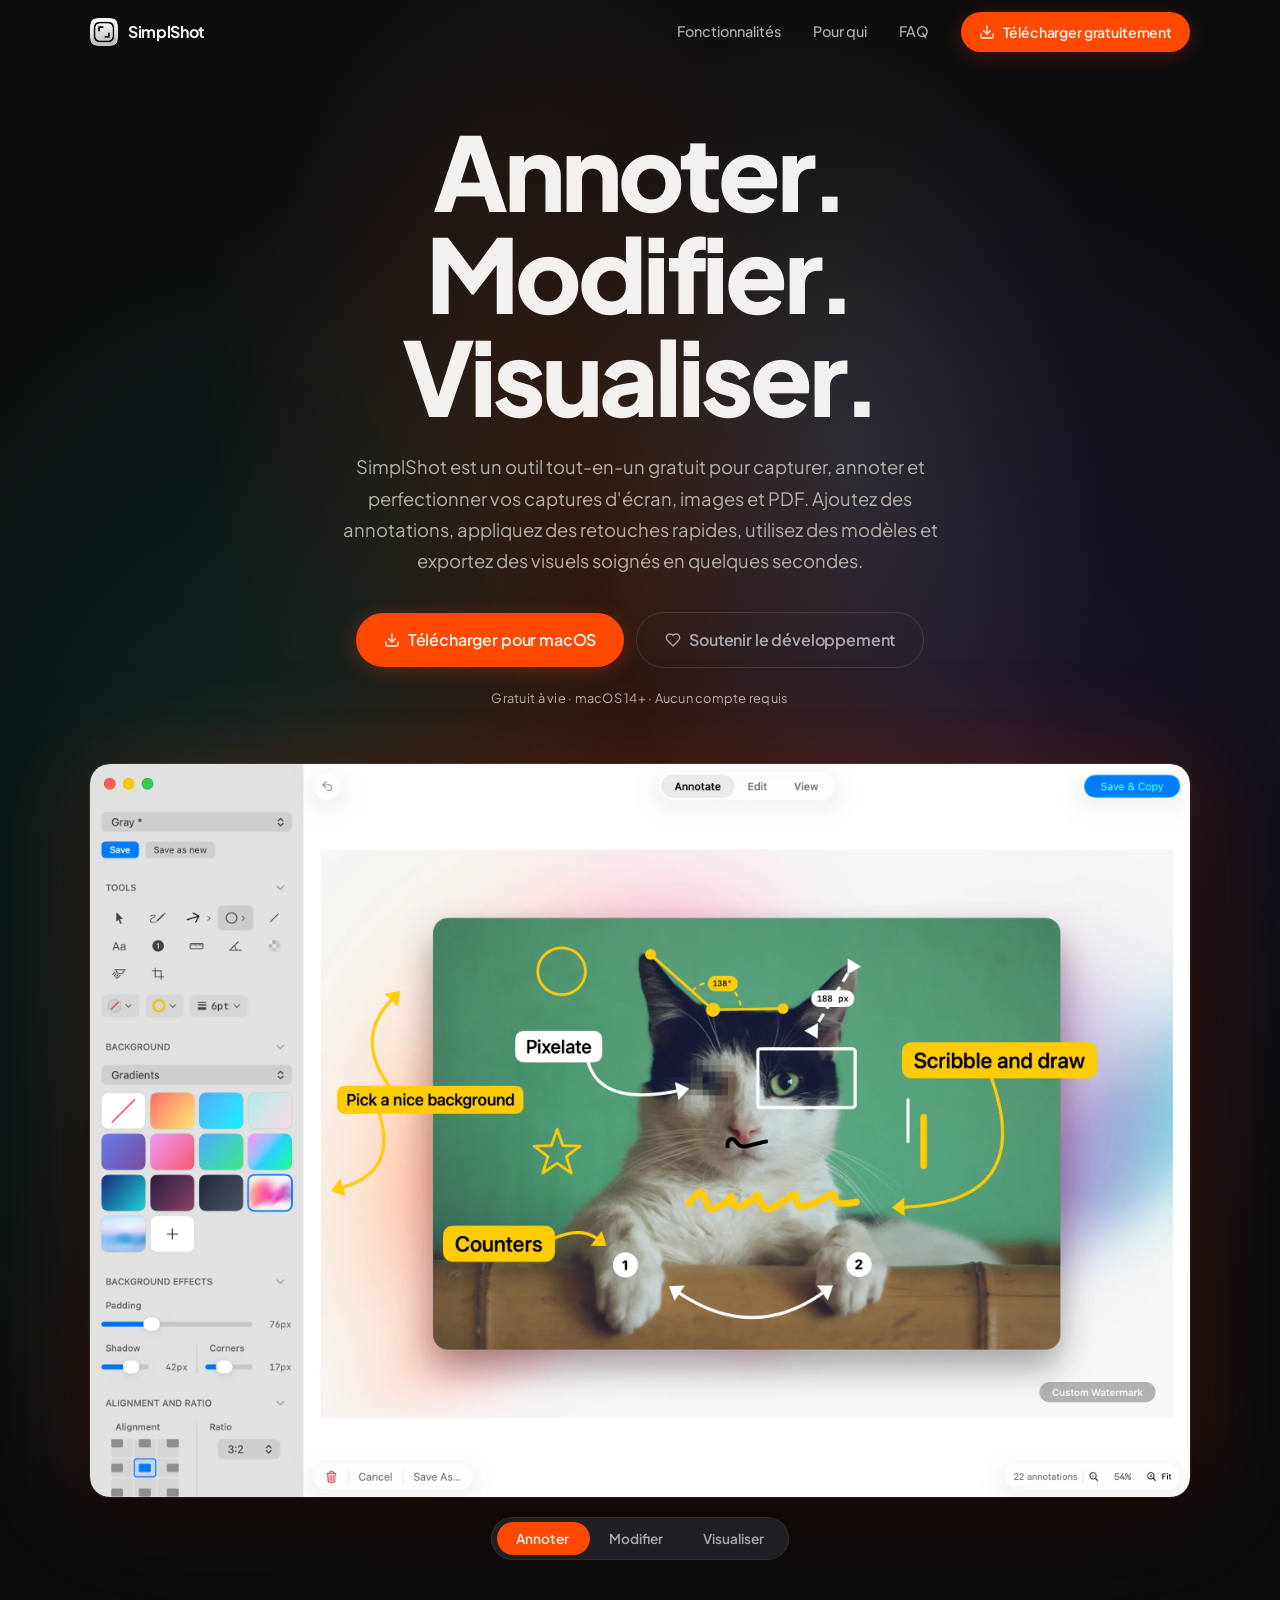
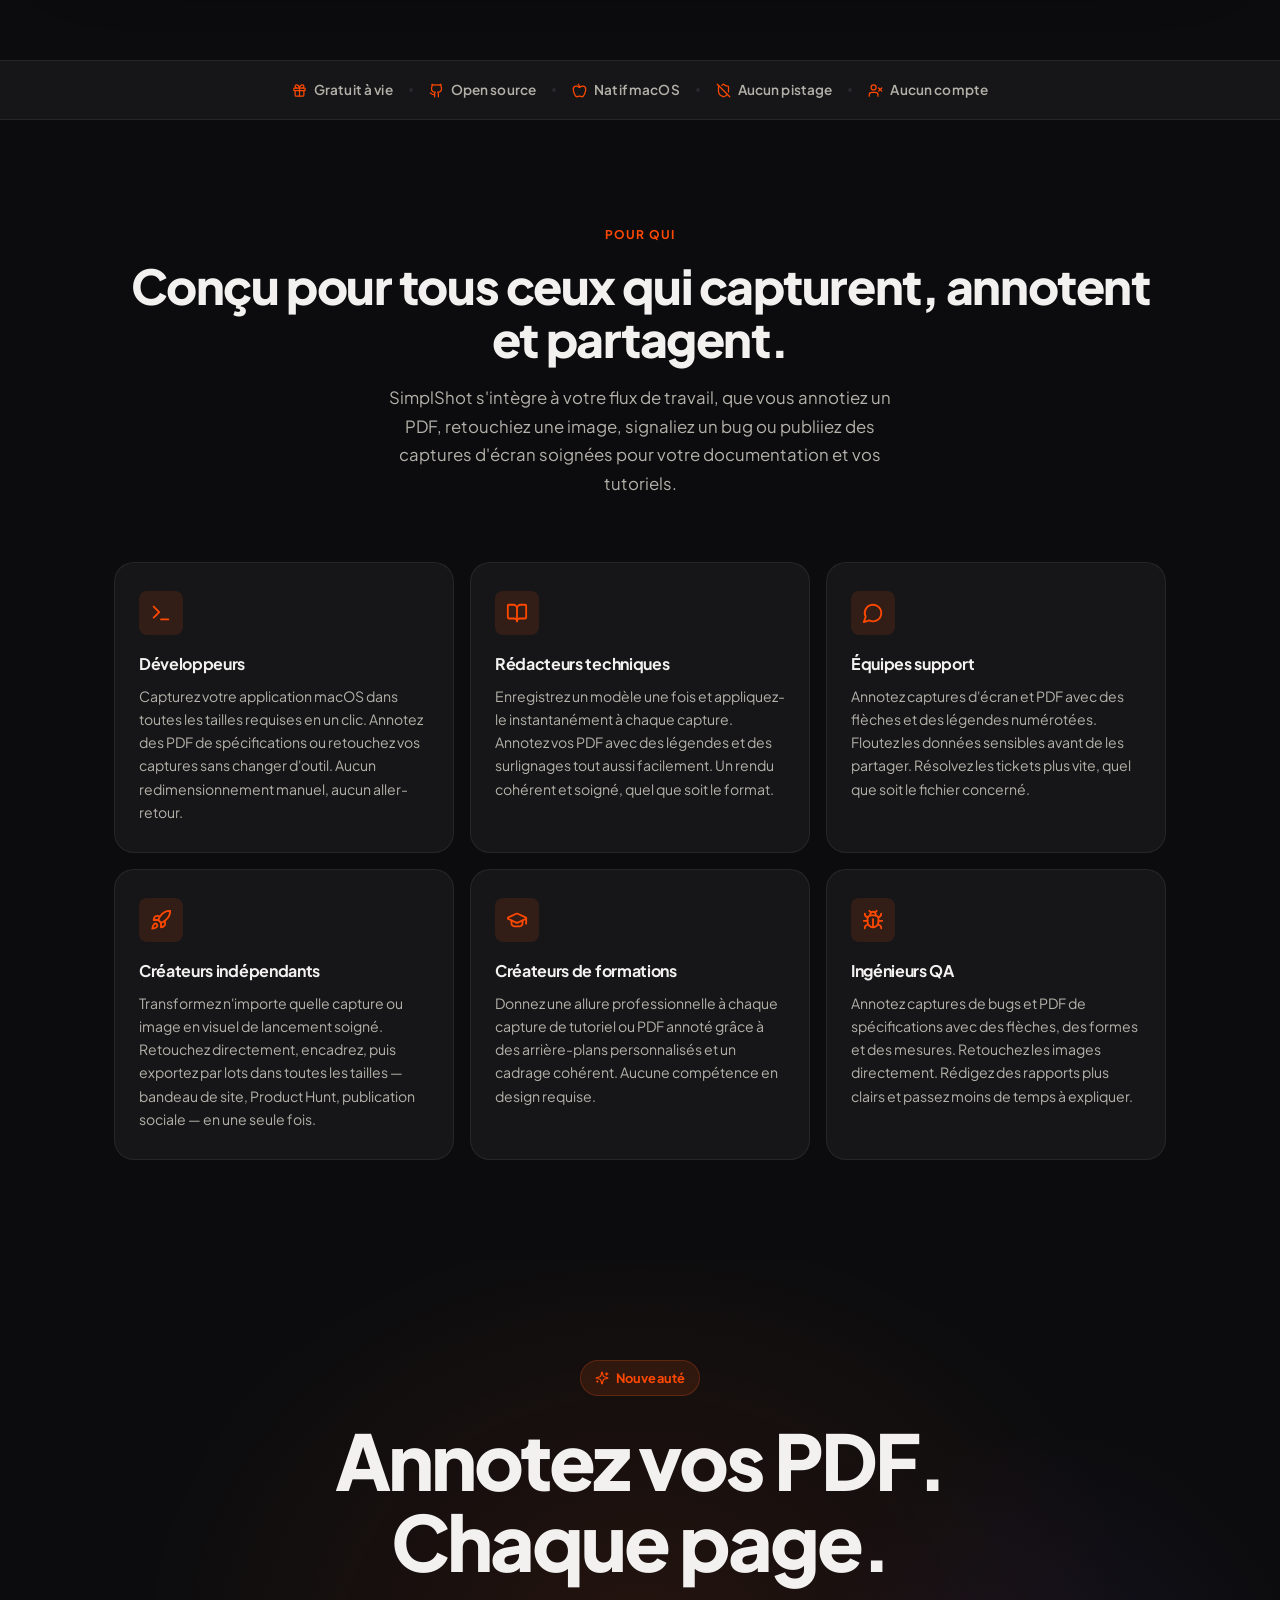
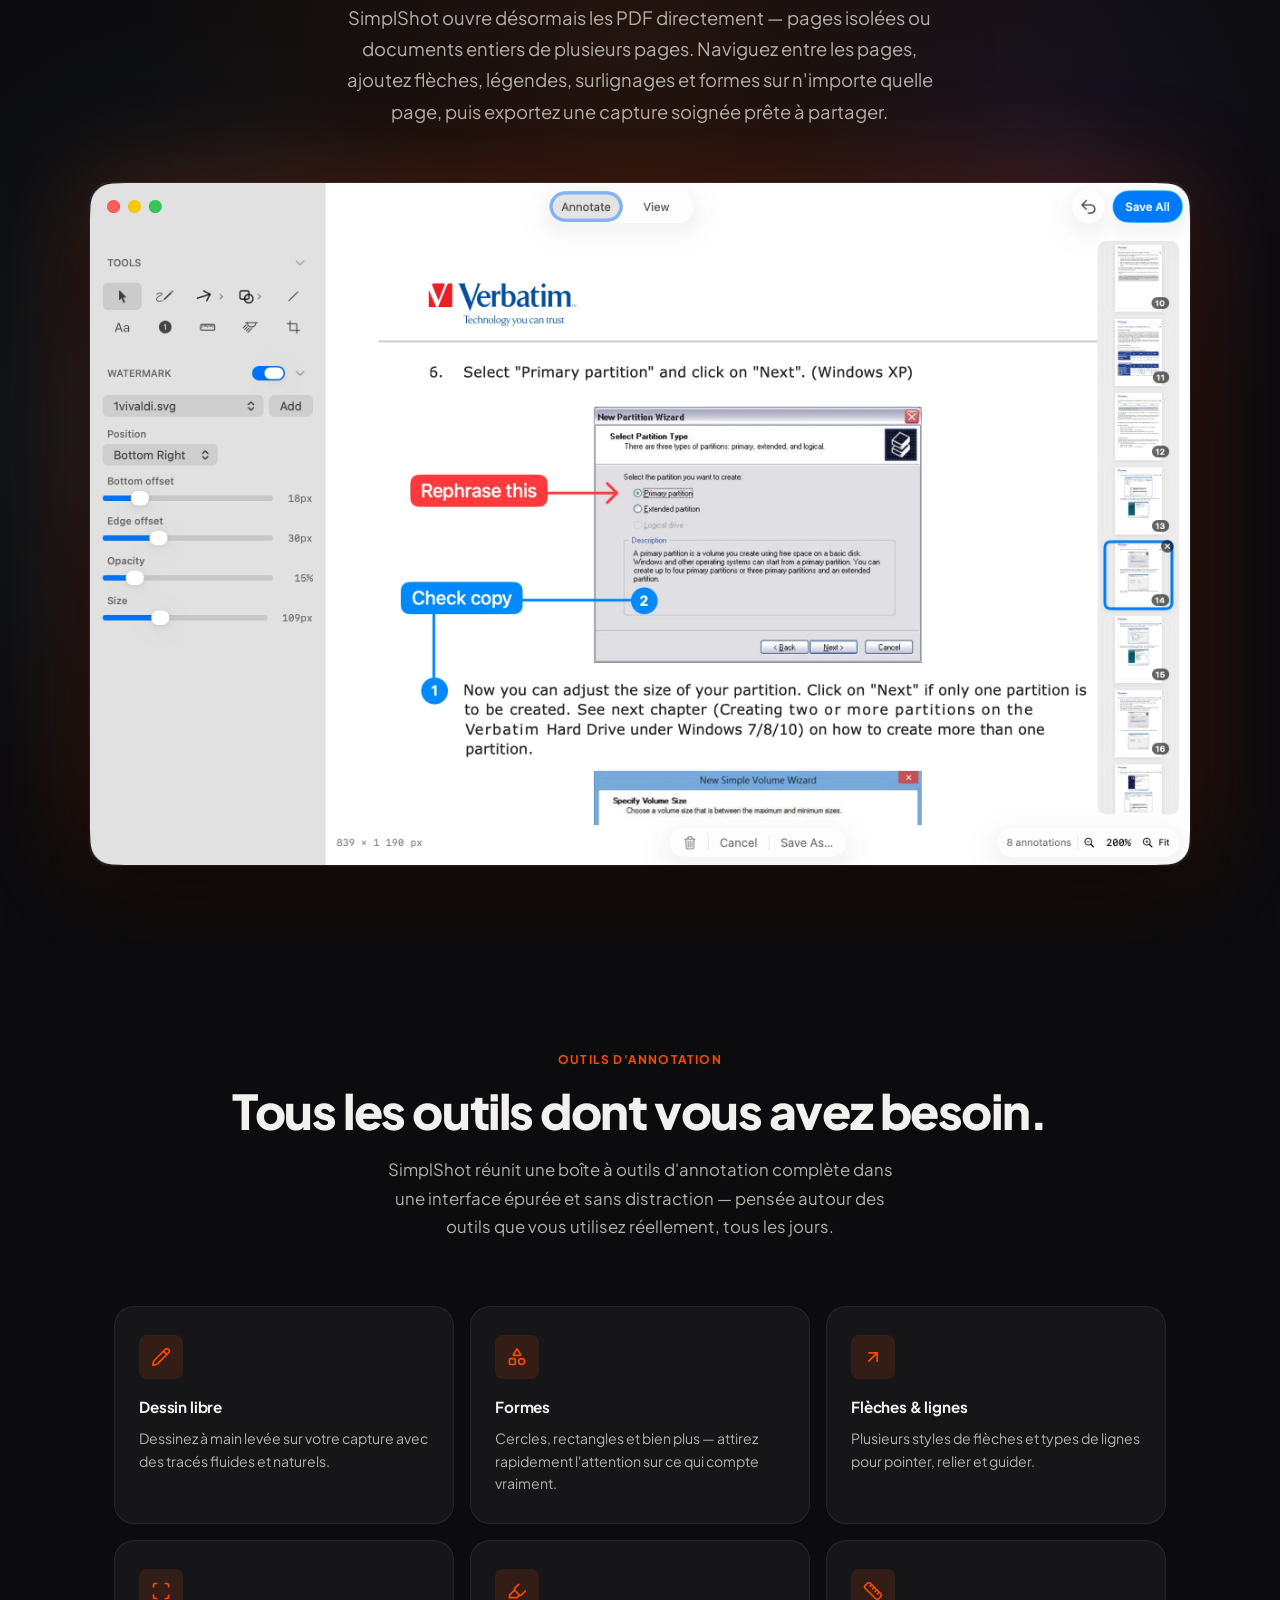
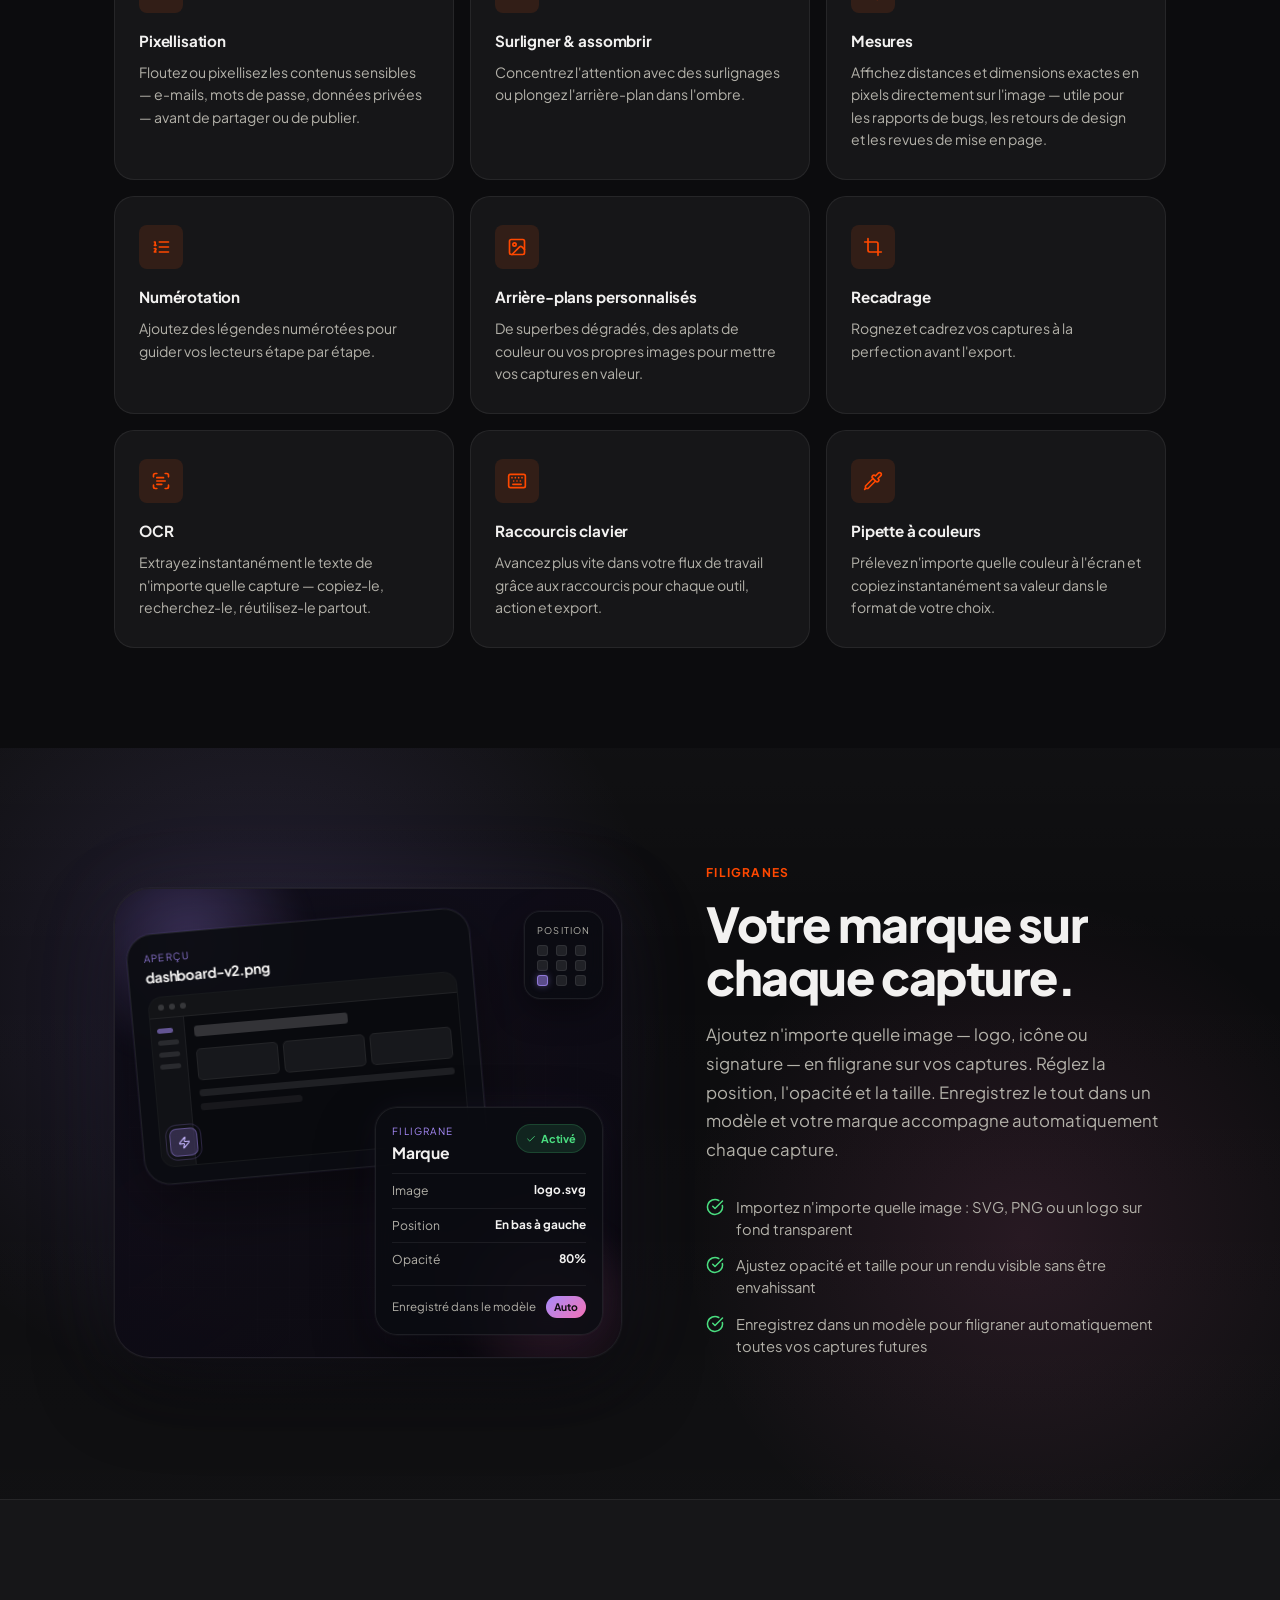
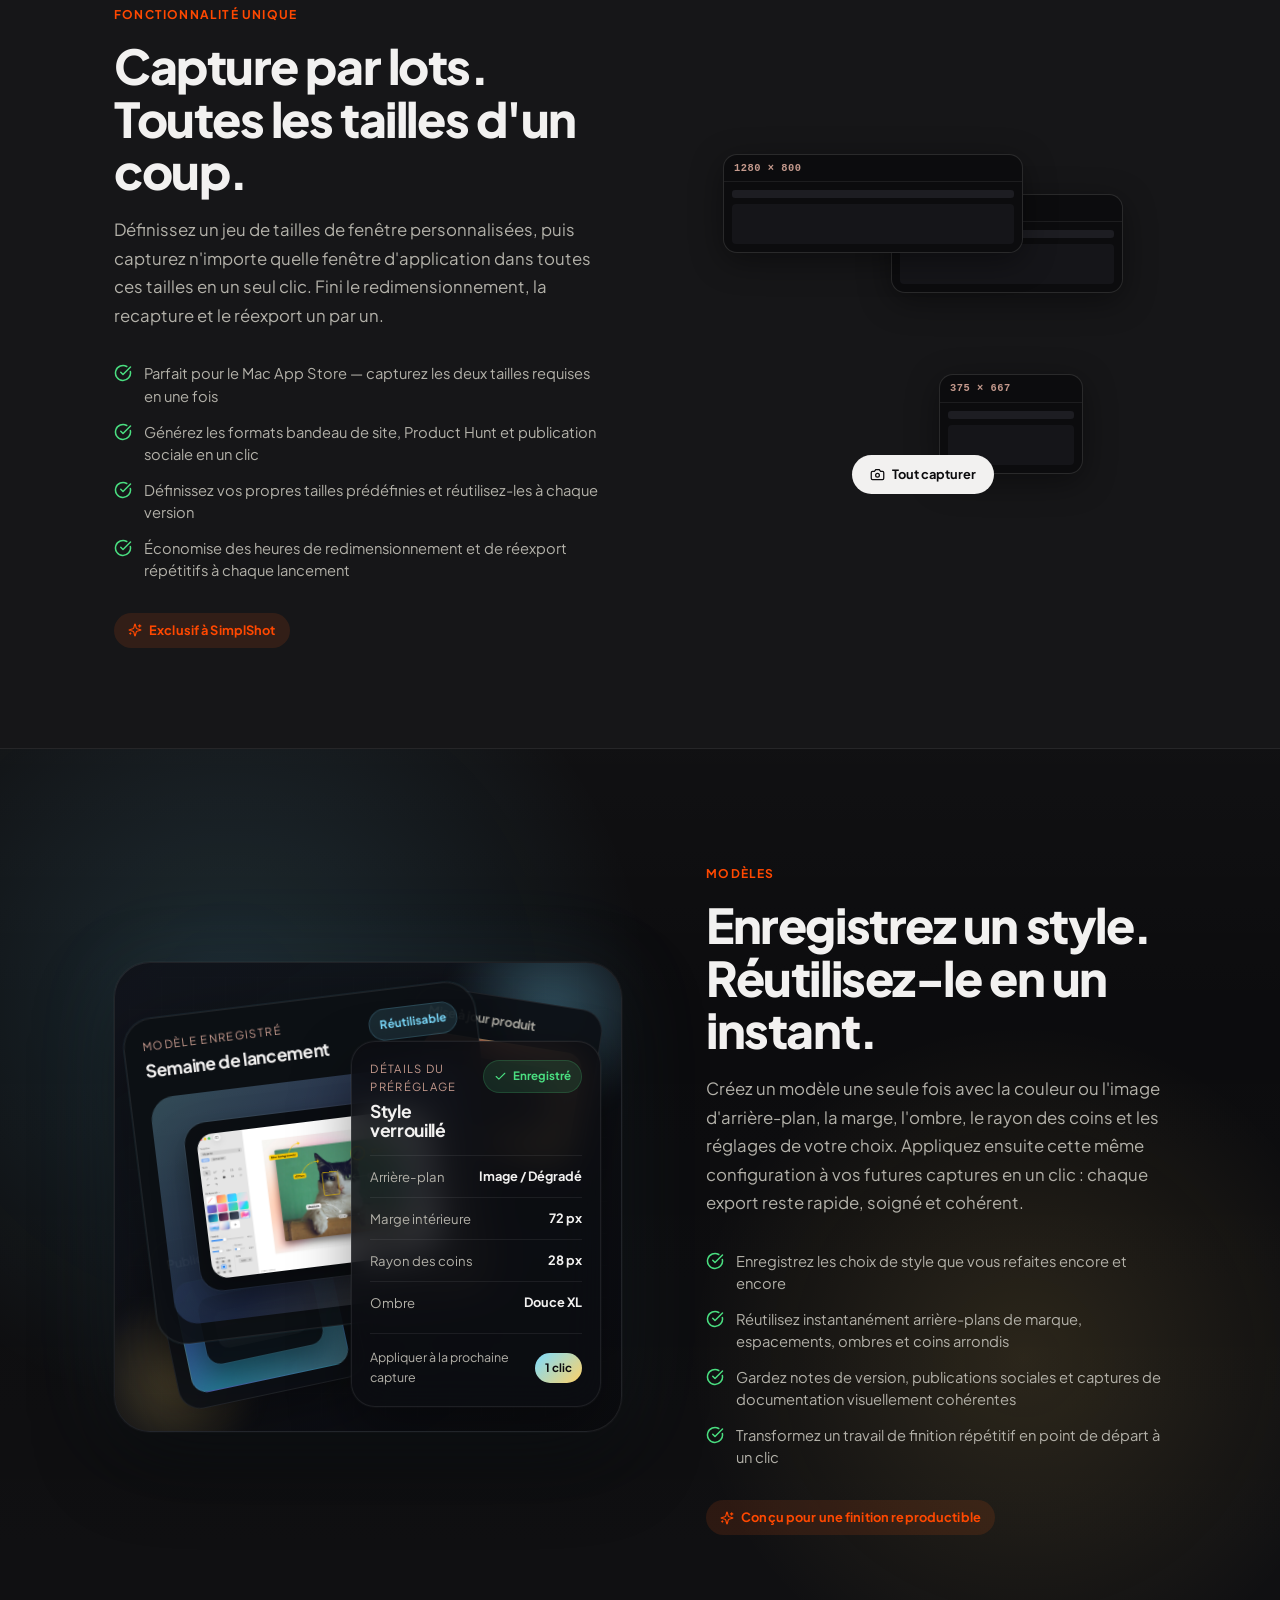
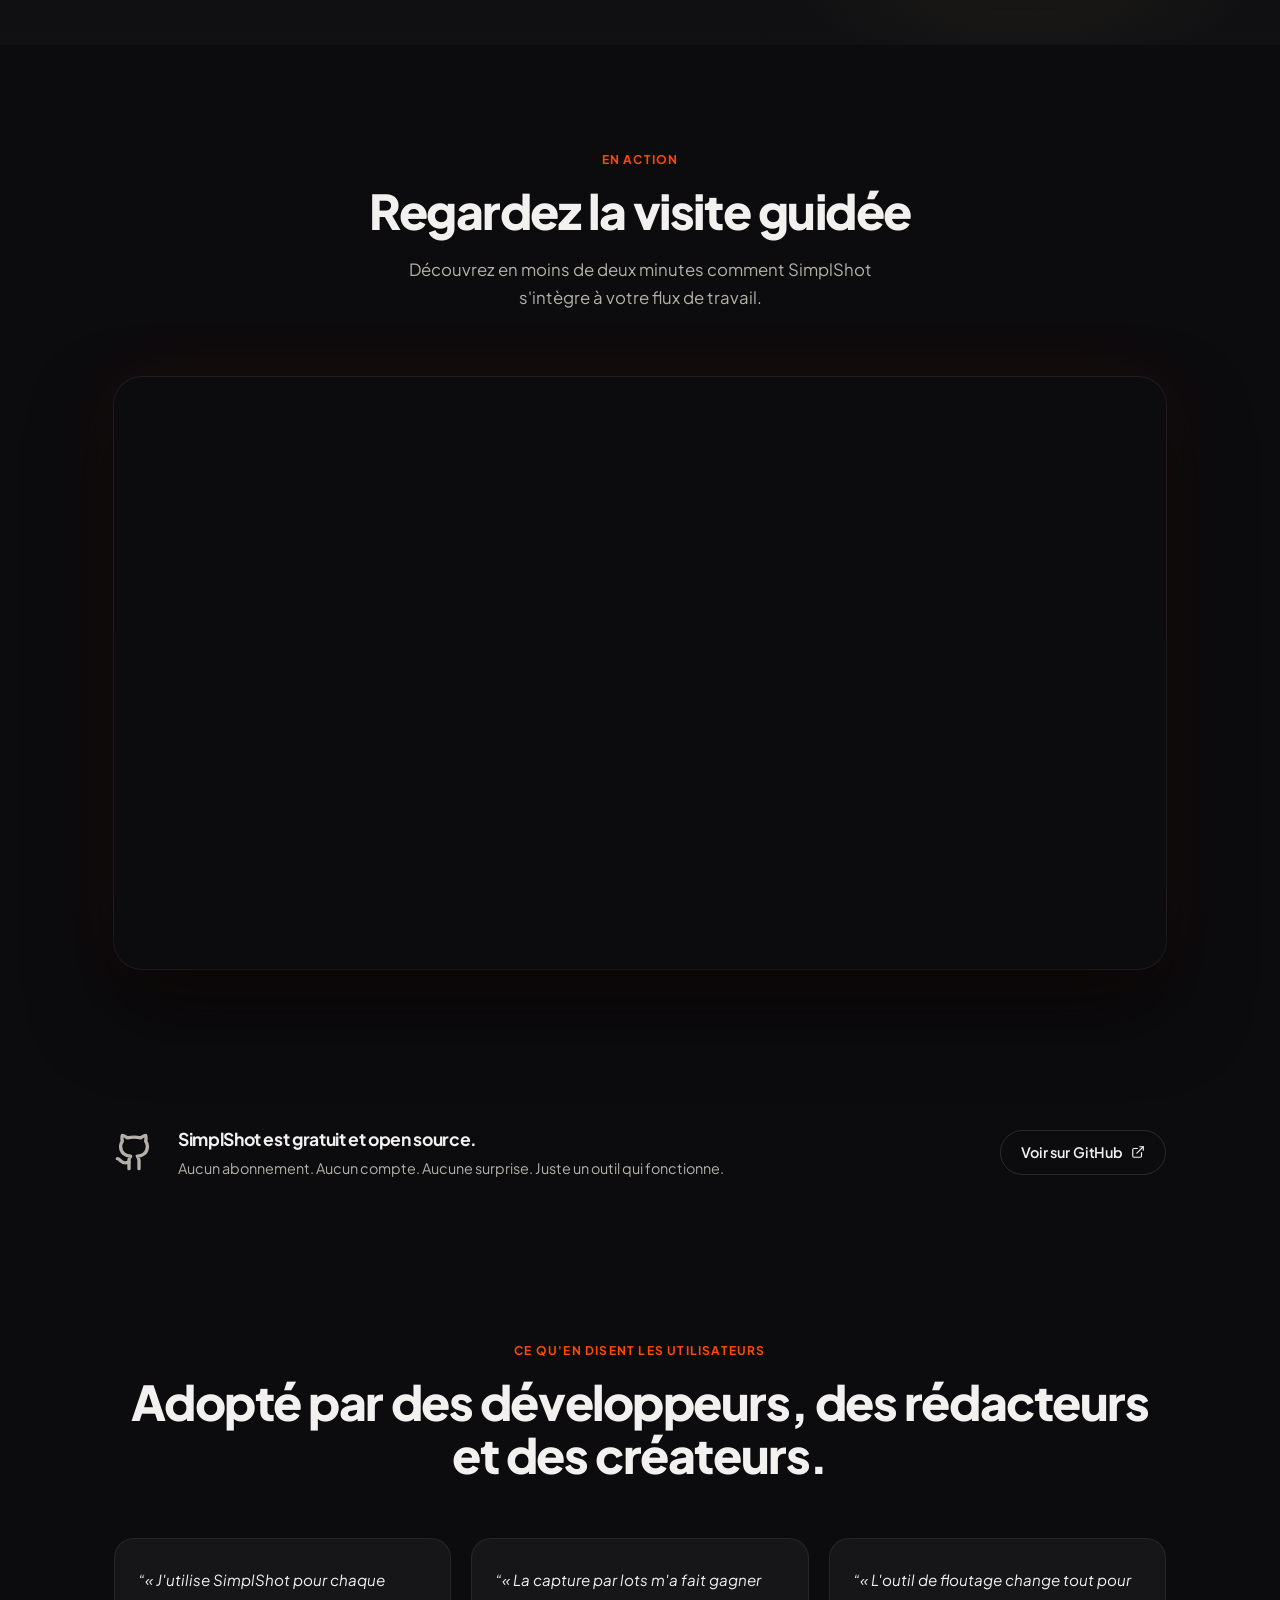
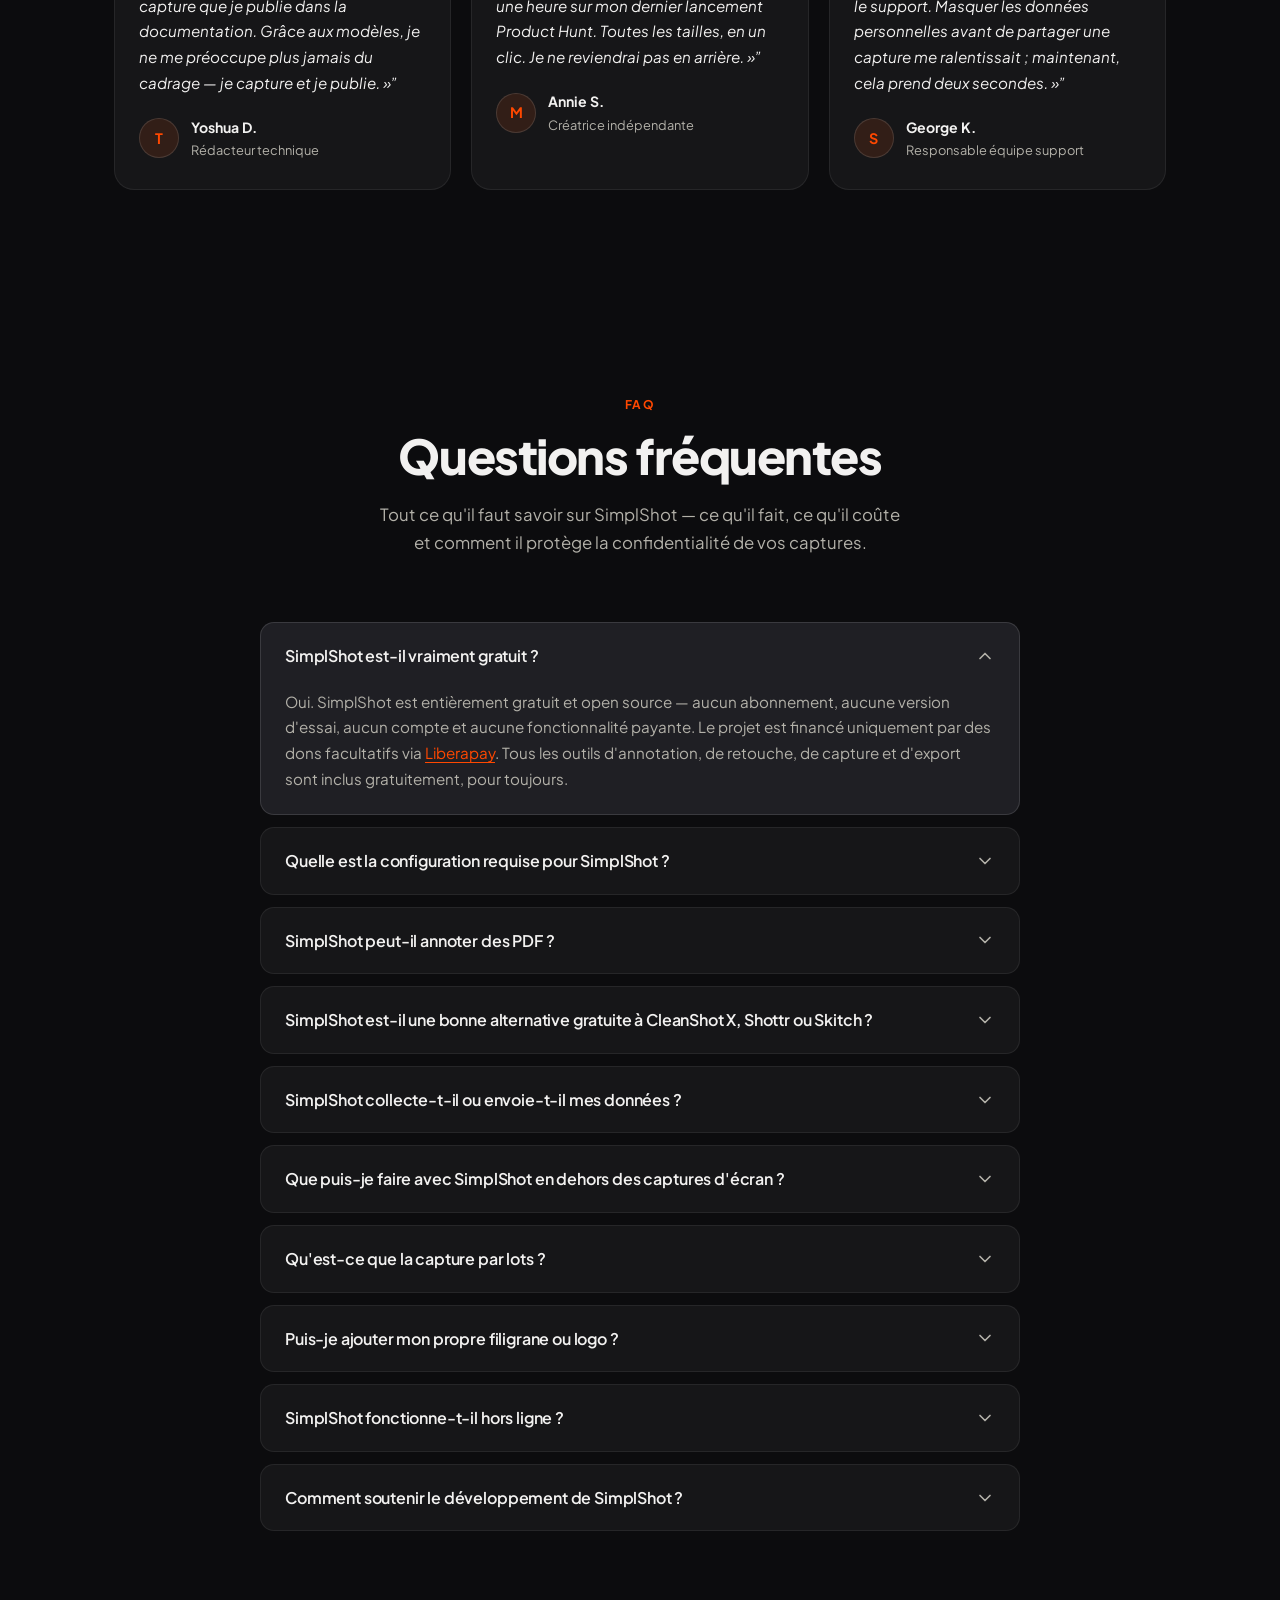
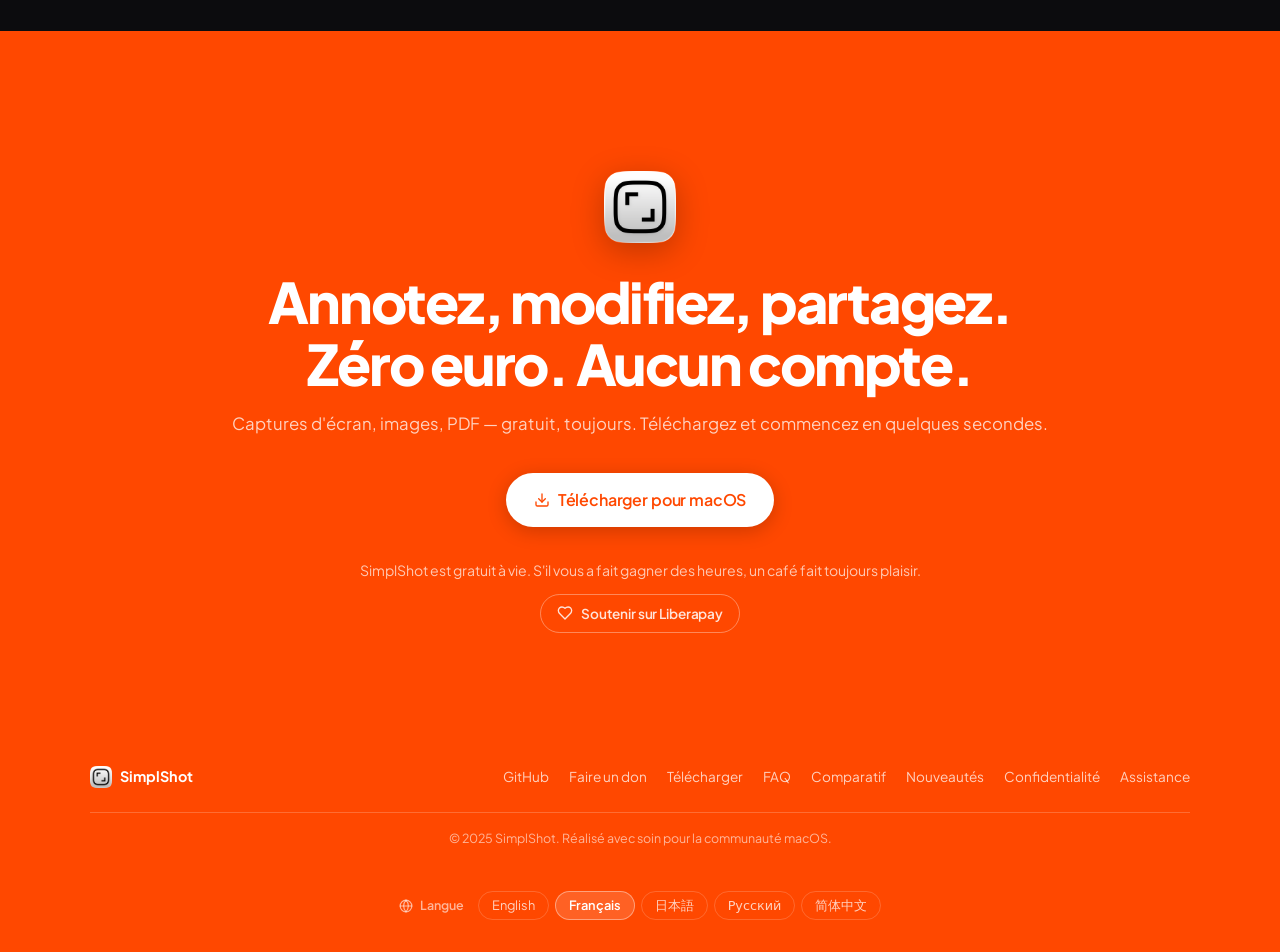
==== commit f226afc7: "Change log and 1.7.7 release notes" ====
--- a/fr/index.html
+++ b/fr/index.html
@@ -816,6 +816,7 @@
         <a href="https://github.com/atlemo/SimplShot-App/releases/download/1.5.9/SimplShot.dmg" download data-download>Télécharger</a>
         <a href="#faq">FAQ</a>
         <a href="/fr/compare">Comparatif</a>
+        <a href="/changelog.html">Nouveautés</a>
         <a href="/privacy.html">Confidentialité</a>
         <a href="/support.html">Assistance</a>
       </div>
